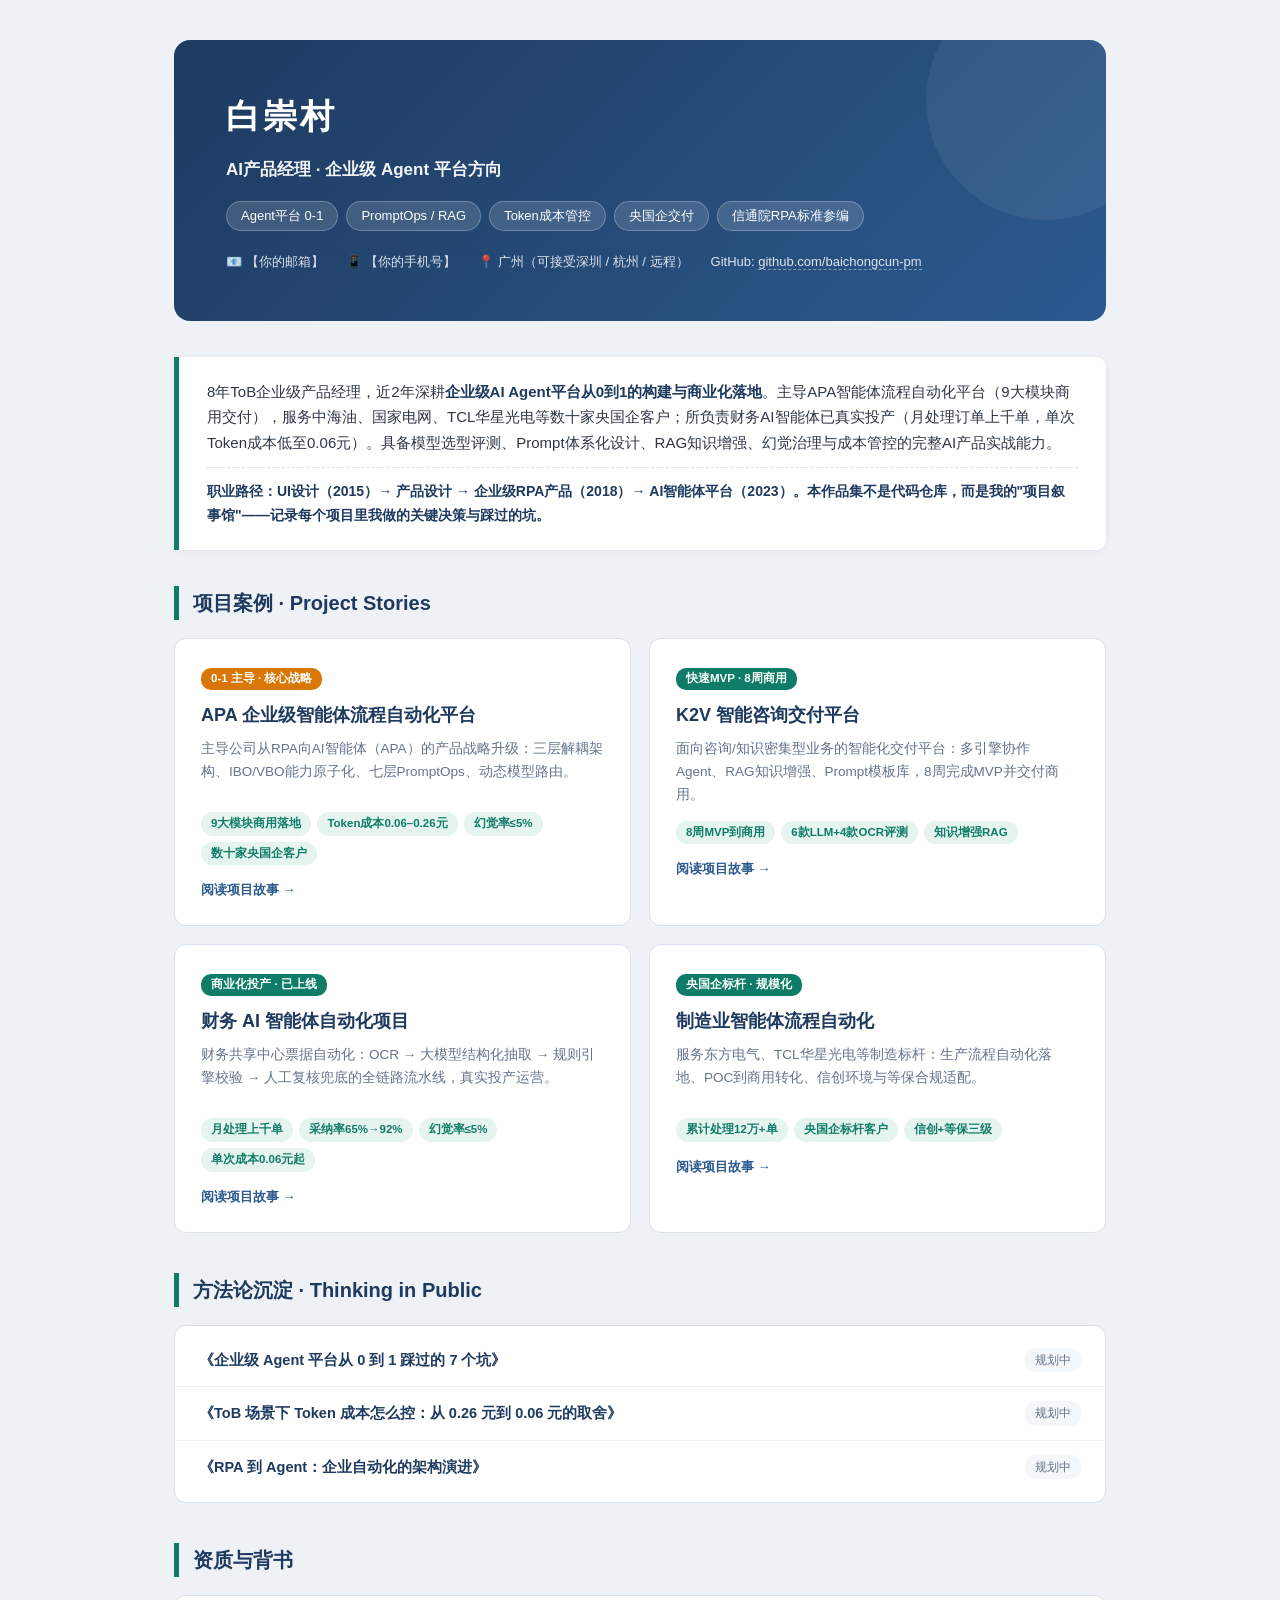
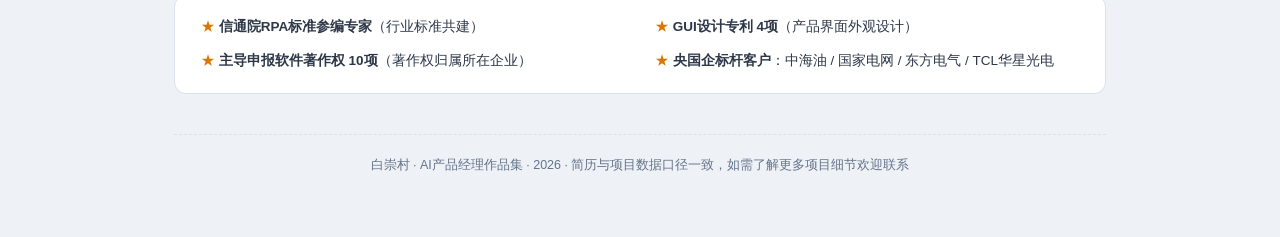
==== index.html @ c019303a "Add files via upload" ====
<!DOCTYPE html>
<html lang="zh-CN">
<head>
<meta charset="UTF-8">
<meta name="viewport" content="width=device-width, initial-scale=1.0">
<title>白崇村 · AI产品经理作品集</title>
<meta name="description" content="白崇村 — 8年ToB产品经验，企业级AI Agent平台（APA）0-1构建者。作品集：项目叙事、产品决策、方法沉淀。">
<style>
  :root {
    --primary: #1e3a5f;
    --primary-light: #2c5a8f;
    --accent: #0e7c66;
    --accent-bg: #e6f4f0;
    --text: #2d3748;
    --text-light: #64748b;
    --border: #d9e2ec;
    --bg-soft: #f4f7fa;
  }
  * { margin: 0; padding: 0; box-sizing: border-box; }
  body {
    font-family: -apple-system, BlinkMacSystemFont, "Segoe UI", "PingFang SC", "Hiragino Sans GB", "Microsoft YaHei", sans-serif;
    background: #eef1f5;
    color: var(--text);
    line-height: 1.7;
  }
  .container { max-width: 980px; margin: 0 auto; padding: 40px 24px 60px; }

  /* ===== 头部 ===== */
  .hero {
    background: linear-gradient(135deg, #1e3a5f 0%, #2c5a8f 100%);
    border-radius: 16px;
    padding: 48px 52px;
    color: #fff;
    margin-bottom: 36px;
    position: relative;
    overflow: hidden;
  }
  .hero::after {
    content: "";
    position: absolute;
    right: -60px;
    top: -60px;
    width: 240px;
    height: 240px;
    background: rgba(255,255,255,0.06);
    border-radius: 50%;
  }
  .hero h1 {
    font-size: 34px;
    font-weight: 800;
    letter-spacing: 3px;
  }
  .hero .role-line {
    margin-top: 10px;
    font-size: 17px;
    font-weight: 600;
    opacity: 0.95;
  }
  .hero .tags { margin-top: 16px; display: flex; flex-wrap: wrap; gap: 8px; }
  .hero .tags span {
    background: rgba(255,255,255,0.14);
    border: 1px solid rgba(255,255,255,0.25);
    border-radius: 20px;
    padding: 3px 14px;
    font-size: 13px;
  }
  .hero .contact {
    margin-top: 20px;
    font-size: 13px;
    opacity: 0.85;
    display: flex;
    flex-wrap: wrap;
    gap: 6px 22px;
  }
  .hero .contact a { color: #fff; text-decoration: none; border-bottom: 1px dashed rgba(255,255,255,0.5); }

  /* ===== 个人简介 ===== */
  .summary {
    background: #fff;
    border-left: 5px solid var(--accent);
    border-radius: 0 10px 10px 0;
    padding: 22px 28px;
    margin-bottom: 36px;
    box-shadow: 0 1px 6px rgba(0,0,0,0.06);
    font-size: 15px;
  }
  .summary strong { color: var(--primary); }
  .summary .path {
    margin-top: 12px;
    padding-top: 12px;
    border-top: 1px dashed var(--border);
    font-weight: 600;
    color: var(--primary);
    font-size: 14px;
  }

  /* ===== 区块标题 ===== */
  .section-title {
    font-size: 20px;
    font-weight: 800;
    color: var(--primary);
    margin-bottom: 18px;
    padding-left: 14px;
    border-left: 5px solid var(--accent);
  }

  /* ===== 项目卡片 ===== */
  .project-grid { display: grid; grid-template-columns: 1fr 1fr; gap: 18px; margin-bottom: 40px; }
  .project-card {
    background: #fff;
    border: 1px solid var(--border);
    border-radius: 12px;
    padding: 24px 26px;
    text-decoration: none;
    color: var(--text);
    transition: transform 0.15s ease, box-shadow 0.15s ease;
    display: block;
    position: relative;
  }
  .project-card:hover {
    transform: translateY(-3px);
    box-shadow: 0 8px 24px rgba(30,58,95,0.12);
    border-color: var(--primary-light);
  }
  .project-card .p-tag {
    display: inline-block;
    font-size: 11.5px;
    font-weight: 700;
    color: #fff;
    background: var(--accent);
    border-radius: 10px;
    padding: 1px 10px;
    margin-bottom: 10px;
  }
  .project-card .p-tag.hot { background: #d97706; }
  .project-card h3 {
    font-size: 18px;
    font-weight: 800;
    color: var(--primary);
    margin-bottom: 8px;
  }
  .project-card .p-desc {
    font-size: 13.5px;
    color: var(--text-light);
    margin-bottom: 14px;
    min-height: 60px;
  }
  .project-card .p-result { display: flex; flex-wrap: wrap; gap: 6px; }
  .project-card .p-result .pill {
    font-size: 11.5px;
    font-weight: 600;
    background: var(--accent-bg);
    color: var(--accent);
    border-radius: 12px;
    padding: 2px 10px;
  }
  .project-card .p-link {
    margin-top: 14px;
    font-size: 13px;
    font-weight: 700;
    color: var(--primary-light);
  }
  .project-card .p-link::after { content: " →"; }

  /* ===== 方法论文章 ===== */
  .article-list { background: #fff; border-radius: 12px; border: 1px solid var(--border); padding: 8px 0; margin-bottom: 40px; }
  .article-item {
    display: flex;
    justify-content: space-between;
    align-items: center;
    padding: 14px 24px;
    border-bottom: 1px solid #eef1f5;
    text-decoration: none;
    color: var(--text);
  }
  .article-item:last-child { border-bottom: none; }
  .article-item .a-title { font-weight: 700; font-size: 14.5px; color: var(--primary); }
  .article-item .a-status {
    font-size: 12px;
    color: var(--text-light);
    background: var(--bg-soft);
    border-radius: 10px;
    padding: 2px 10px;
    flex-shrink: 0;
  }

  /* ===== 资质 ===== */
  .credential-row {
    background: #fff;
    border: 1px solid var(--border);
    border-radius: 12px;
    padding: 20px 26px;
    display: grid;
    grid-template-columns: 1fr 1fr;
    gap: 12px 30px;
    margin-bottom: 40px;
  }
  .credential-row .c-item { font-size: 13.5px; }
  .credential-row .c-item::before { content: "★ "; color: #d97706; }
  .credential-row .c-item strong { color: var(--text); }

  /* ===== 页脚 ===== */
  .footer {
    text-align: center;
    font-size: 12.5px;
    color: var(--text-light);
    padding-top: 20px;
    border-top: 1px dashed var(--border);
  }

  @media (max-width: 760px) {
    .project-grid, .credential-row { grid-template-columns: 1fr; }
    .hero { padding: 32px 26px; }
  }
</style>
</head>
<body>
<div class="container">

  <!-- ===== 头部 ===== -->
  <div class="hero">
    <h1>白崇村</h1>
    <div class="role-line">AI产品经理 · 企业级 Agent 平台方向</div>
    <div class="tags">
      <span>Agent平台 0-1</span>
      <span>PromptOps / RAG</span>
      <span>Token成本管控</span>
      <span>央国企交付</span>
      <span>信通院RPA标准参编</span>
    </div>
    <div class="contact">
      <span>📧 【你的邮箱】</span>
      <span>📱 【你的手机号】</span>
      <span>📍 广州（可接受深圳 / 杭州 / 远程）</span>
      <span>GitHub: <a href="https://github.com/baichongcun-pm">github.com/baichongcun-pm</a></span>
    </div>
  </div>

  <!-- ===== 个人简介 ===== -->
  <div class="summary">
    <p>8年ToB企业级产品经理，近2年深耕<strong>企业级AI Agent平台从0到1的构建与商业化落地</strong>。主导APA智能体流程自动化平台（9大模块商用交付），服务中海油、国家电网、TCL华星光电等数十家央国企客户；所负责财务AI智能体已真实投产（月处理订单上千单，单次Token成本低至0.06元）。具备模型选型评测、Prompt体系化设计、RAG知识增强、幻觉治理与成本管控的完整AI产品实战能力。</p>
    <div class="path">职业路径：UI设计（2015）→ 产品设计 → 企业级RPA产品（2018）→ AI智能体平台（2023）。本作品集不是代码仓库，而是我的"项目叙事馆"——记录每个项目里我做的关键决策与踩过的坑。</div>
  </div>

  <!-- ===== 项目案例 ===== -->
  <div class="section-title">项目案例 · Project Stories</div>
  <div class="project-grid">

    <a class="project-card" href="apa-agent-platform.html">
      <span class="p-tag hot">0-1 主导 · 核心战略</span>
      <h3>APA 企业级智能体流程自动化平台</h3>
      <div class="p-desc">主导公司从RPA向AI智能体（APA）的产品战略升级：三层解耦架构、IBO/VBO能力原子化、七层PromptOps、动态模型路由。</div>
      <div class="p-result">
        <span class="pill">9大模块商用落地</span>
        <span class="pill">Token成本0.06–0.26元</span>
        <span class="pill">幻觉率≤5%</span>
        <span class="pill">数十家央国企客户</span>
      </div>
      <div class="p-link">阅读项目故事</div>
    </a>

    <a class="project-card" href="k2v-delivery-platform.html">
      <span class="p-tag">快速MVP · 8周商用</span>
      <h3>K2V 智能咨询交付平台</h3>
      <div class="p-desc">面向咨询/知识密集型业务的智能化交付平台：多引擎协作Agent、RAG知识增强、Prompt模板库，8周完成MVP并交付商用。</div>
      <div class="p-result">
        <span class="pill">8周MVP到商用</span>
        <span class="pill">6款LLM+4款OCR评测</span>
        <span class="pill">知识增强RAG</span>
      </div>
      <div class="p-link">阅读项目故事</div>
    </a>

    <a class="project-card" href="finance-ai-agent.html">
      <span class="p-tag">商业化投产 · 已上线</span>
      <h3>财务 AI 智能体自动化项目</h3>
      <div class="p-desc">财务共享中心票据自动化：OCR → 大模型结构化抽取 → 规则引擎校验 → 人工复核兜底的全链路流水线，真实投产运营。</div>
      <div class="p-result">
        <span class="pill">月处理上千单</span>
        <span class="pill">采纳率65%→92%</span>
        <span class="pill">幻觉率≤5%</span>
        <span class="pill">单次成本0.06元起</span>
      </div>
      <div class="p-link">阅读项目故事</div>
    </a>

    <a class="project-card" href="manufacturing-ai-agent.html">
      <span class="p-tag">央国企标杆 · 规模化</span>
      <h3>制造业智能体流程自动化</h3>
      <div class="p-desc">服务东方电气、TCL华星光电等制造标杆：生产流程自动化落地、POC到商用转化、信创环境与等保合规适配。</div>
      <div class="p-result">
        <span class="pill">累计处理12万+单</span>
        <span class="pill">央国企标杆客户</span>
        <span class="pill">信创+等保三级</span>
      </div>
      <div class="p-link">阅读项目故事</div>
    </a>

  </div>

  <!-- ===== 方法论文章 ===== -->
  <div class="section-title">方法论沉淀 · Thinking in Public</div>
  <div class="article-list">
    <a class="article-item" href="#">
      <span class="a-title">《企业级 Agent 平台从 0 到 1 踩过的 7 个坑》</span>
      <span class="a-status">规划中</span>
    </a>
    <a class="article-item" href="#">
      <span class="a-title">《ToB 场景下 Token 成本怎么控：从 0.26 元到 0.06 元的取舍》</span>
      <span class="a-status">规划中</span>
    </a>
    <a class="article-item" href="#">
      <span class="a-title">《RPA 到 Agent：企业自动化的架构演进》</span>
      <span class="a-status">规划中</span>
    </a>
  </div>

  <!-- ===== 资质 ===== -->
  <div class="section-title">资质与背书</div>
  <div class="credential-row">
    <div class="c-item"><strong>信通院RPA标准参编专家</strong>（行业标准共建）</div>
    <div class="c-item"><strong>GUI设计专利 4项</strong>（产品界面外观设计）</div>
    <div class="c-item"><strong>主导申报软件著作权 10项</strong>（著作权归属所在企业）</div>
    <div class="c-item"><strong>央国企标杆客户</strong>：中海油 / 国家电网 / 东方电气 / TCL华星光电</div>
  </div>

  <div class="footer">
    白崇村 · AI产品经理作品集 · 2026 · 简历与项目数据口径一致，如需了解更多项目细节欢迎联系
  </div>

</div>
</body>
</html>
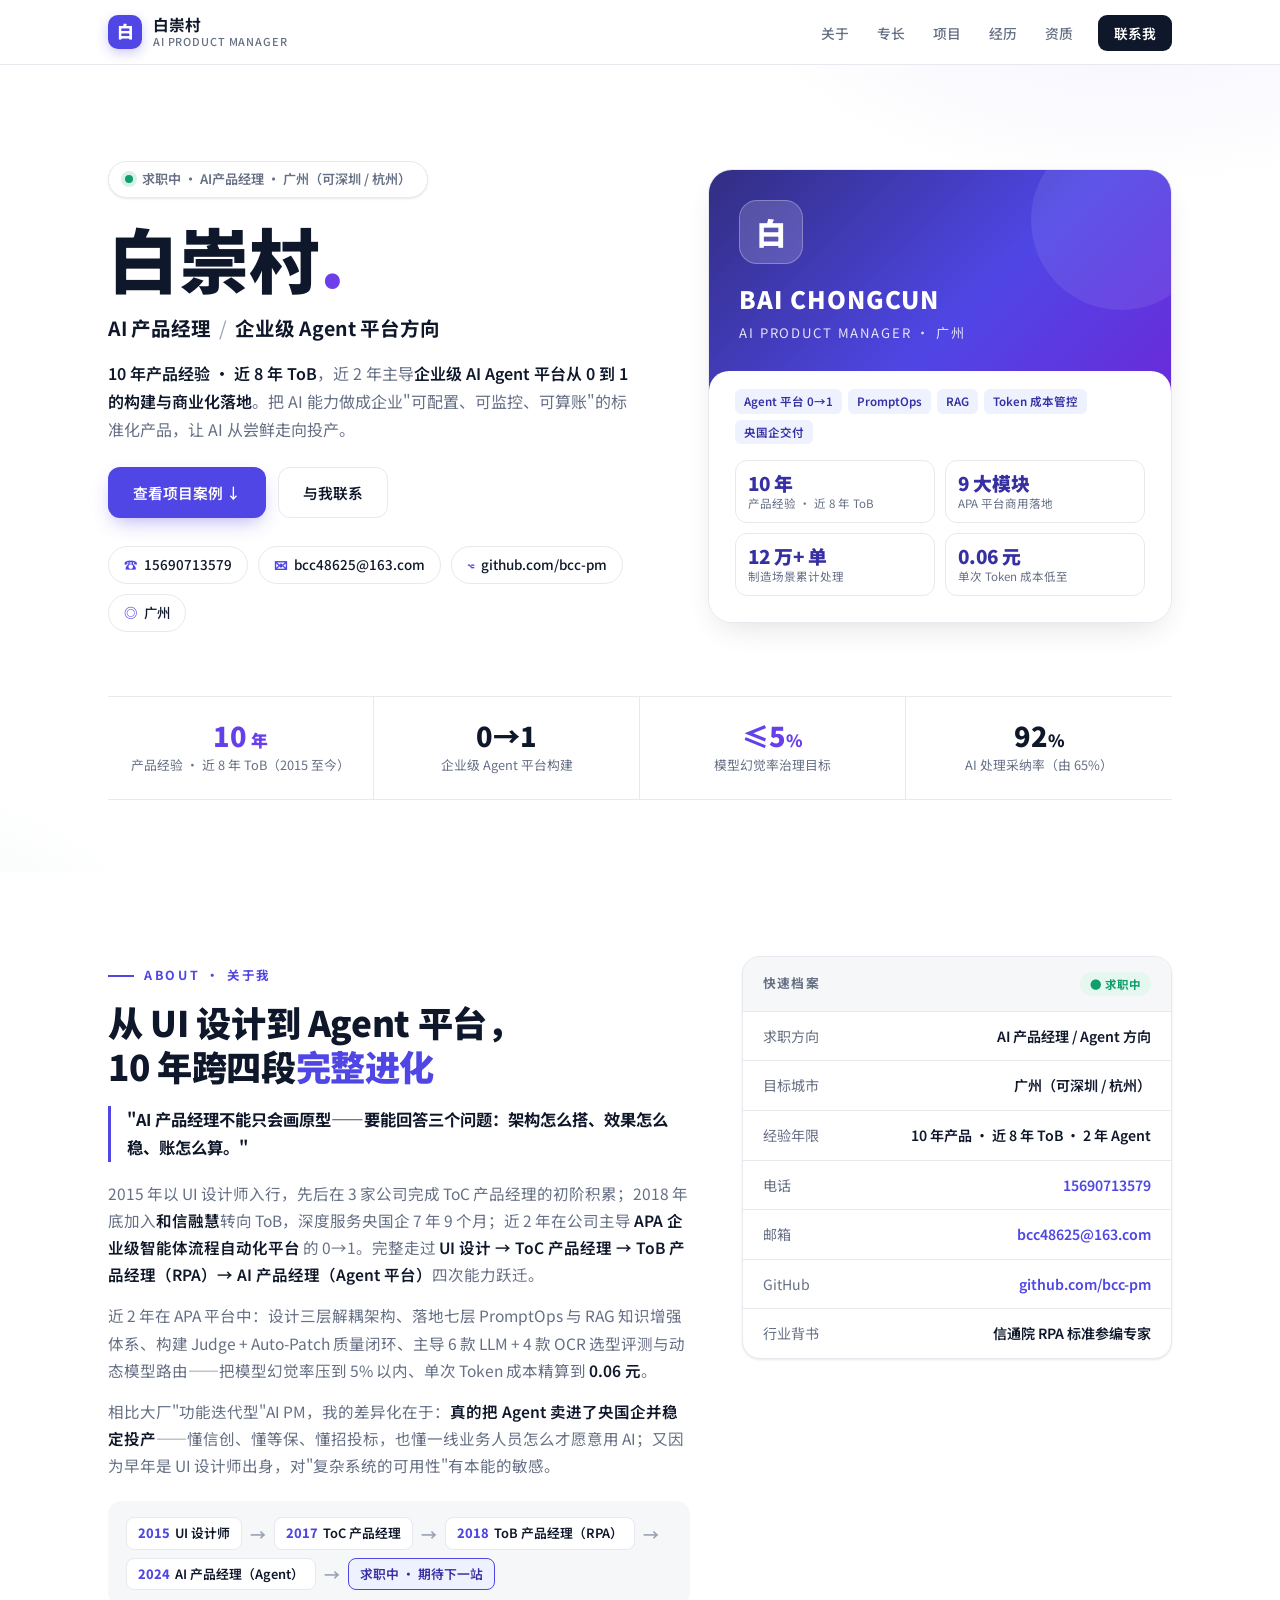
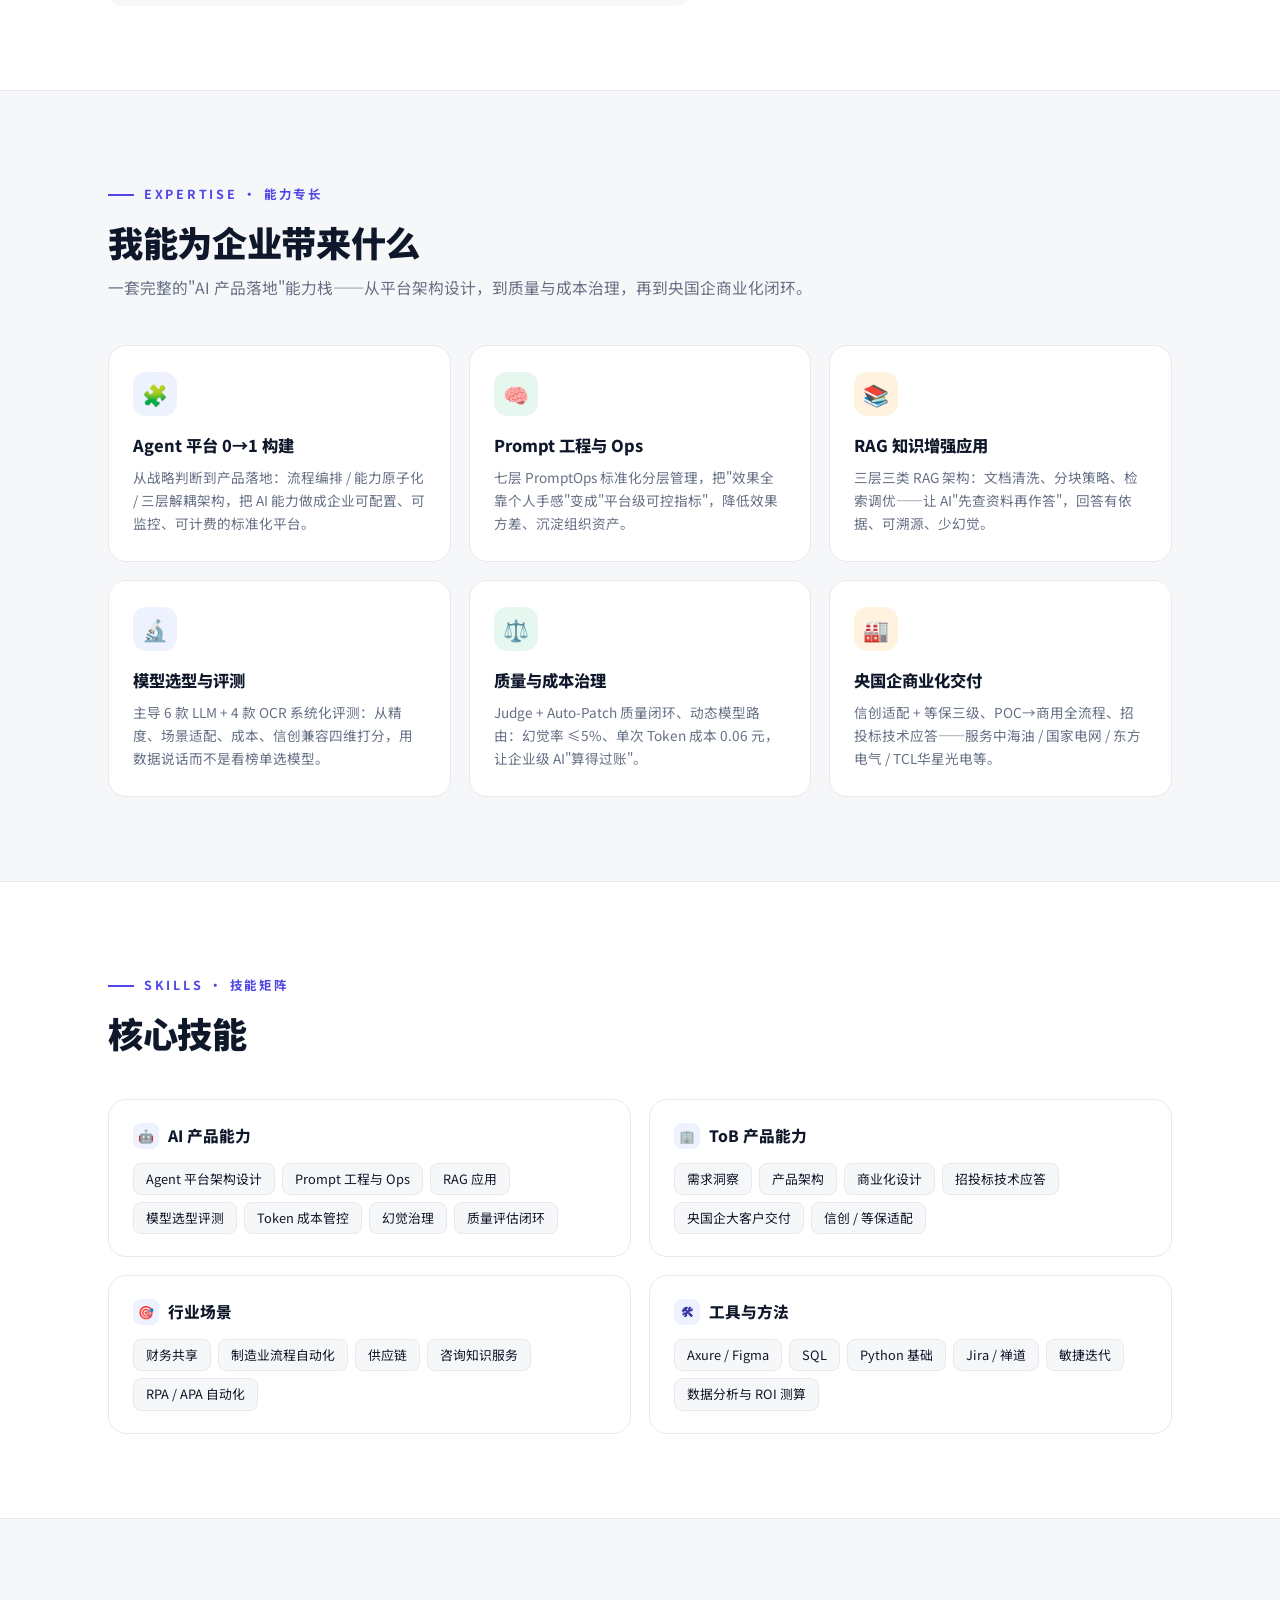
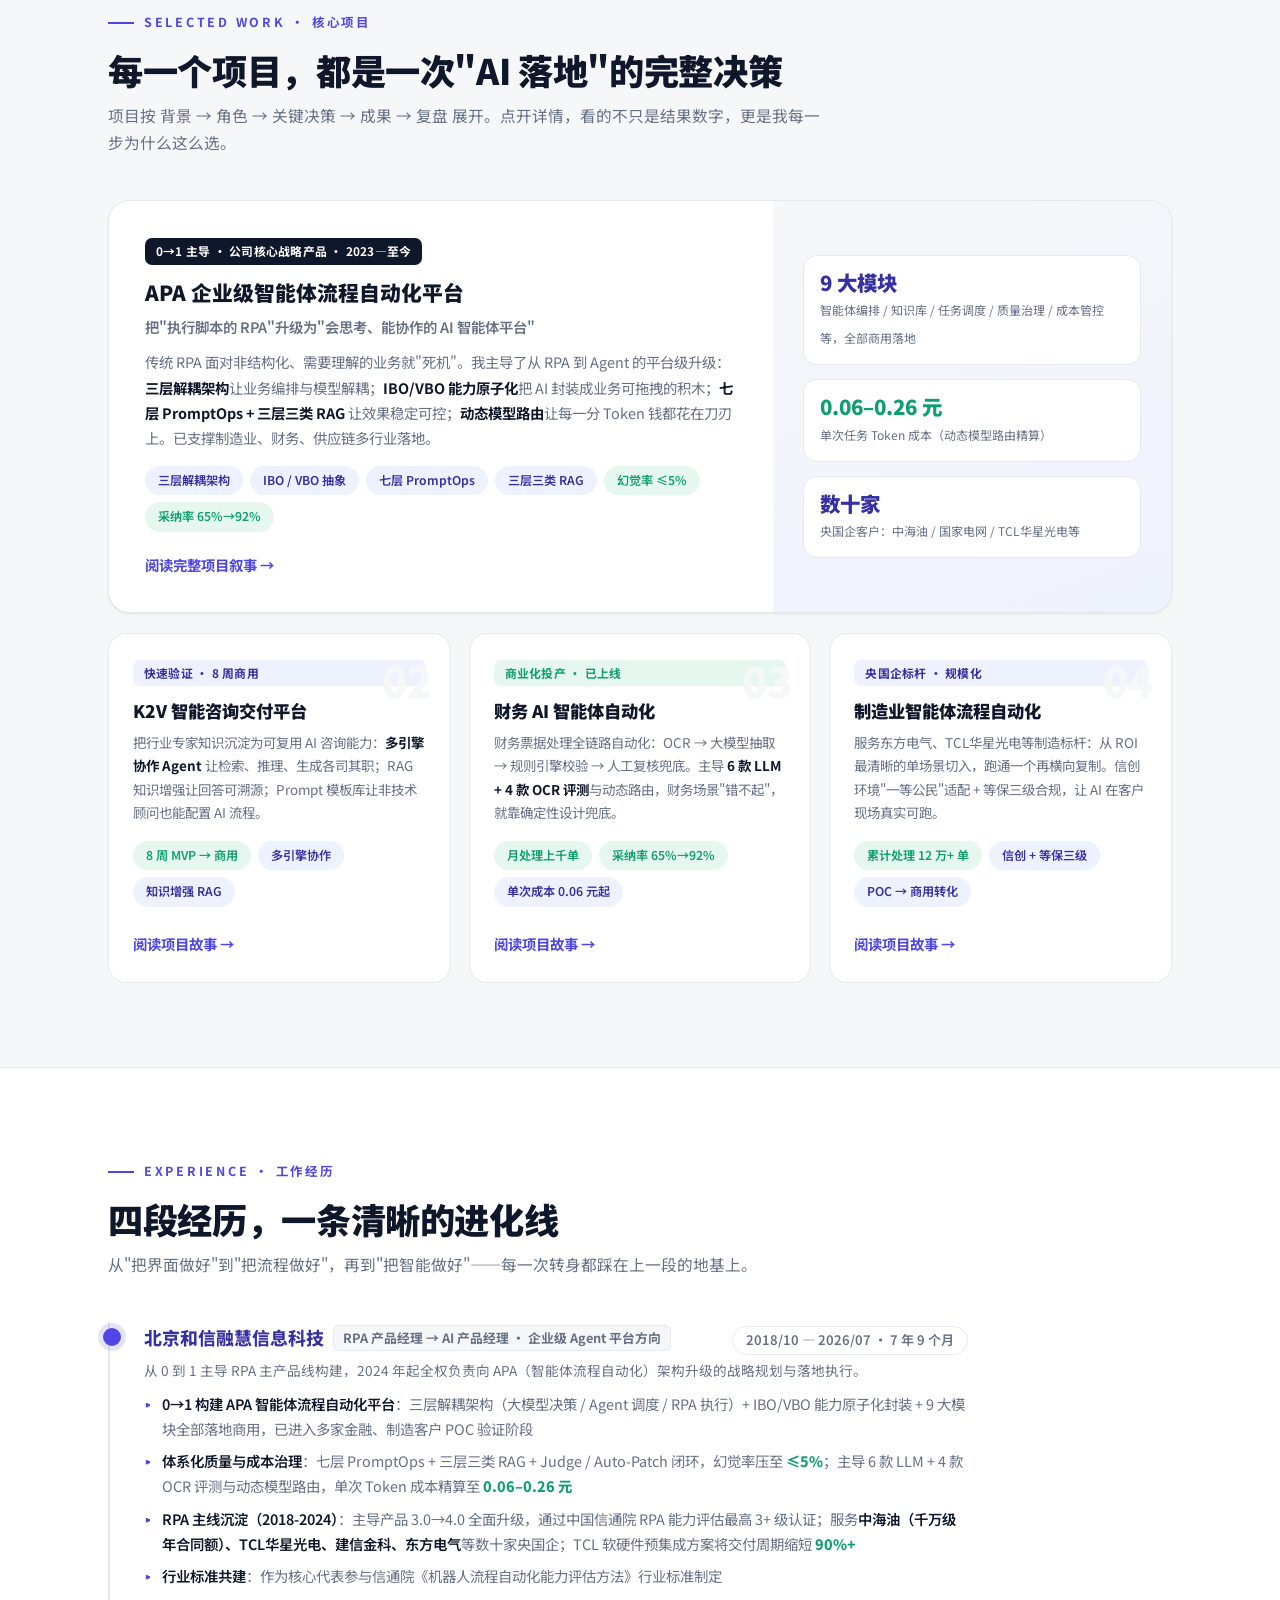
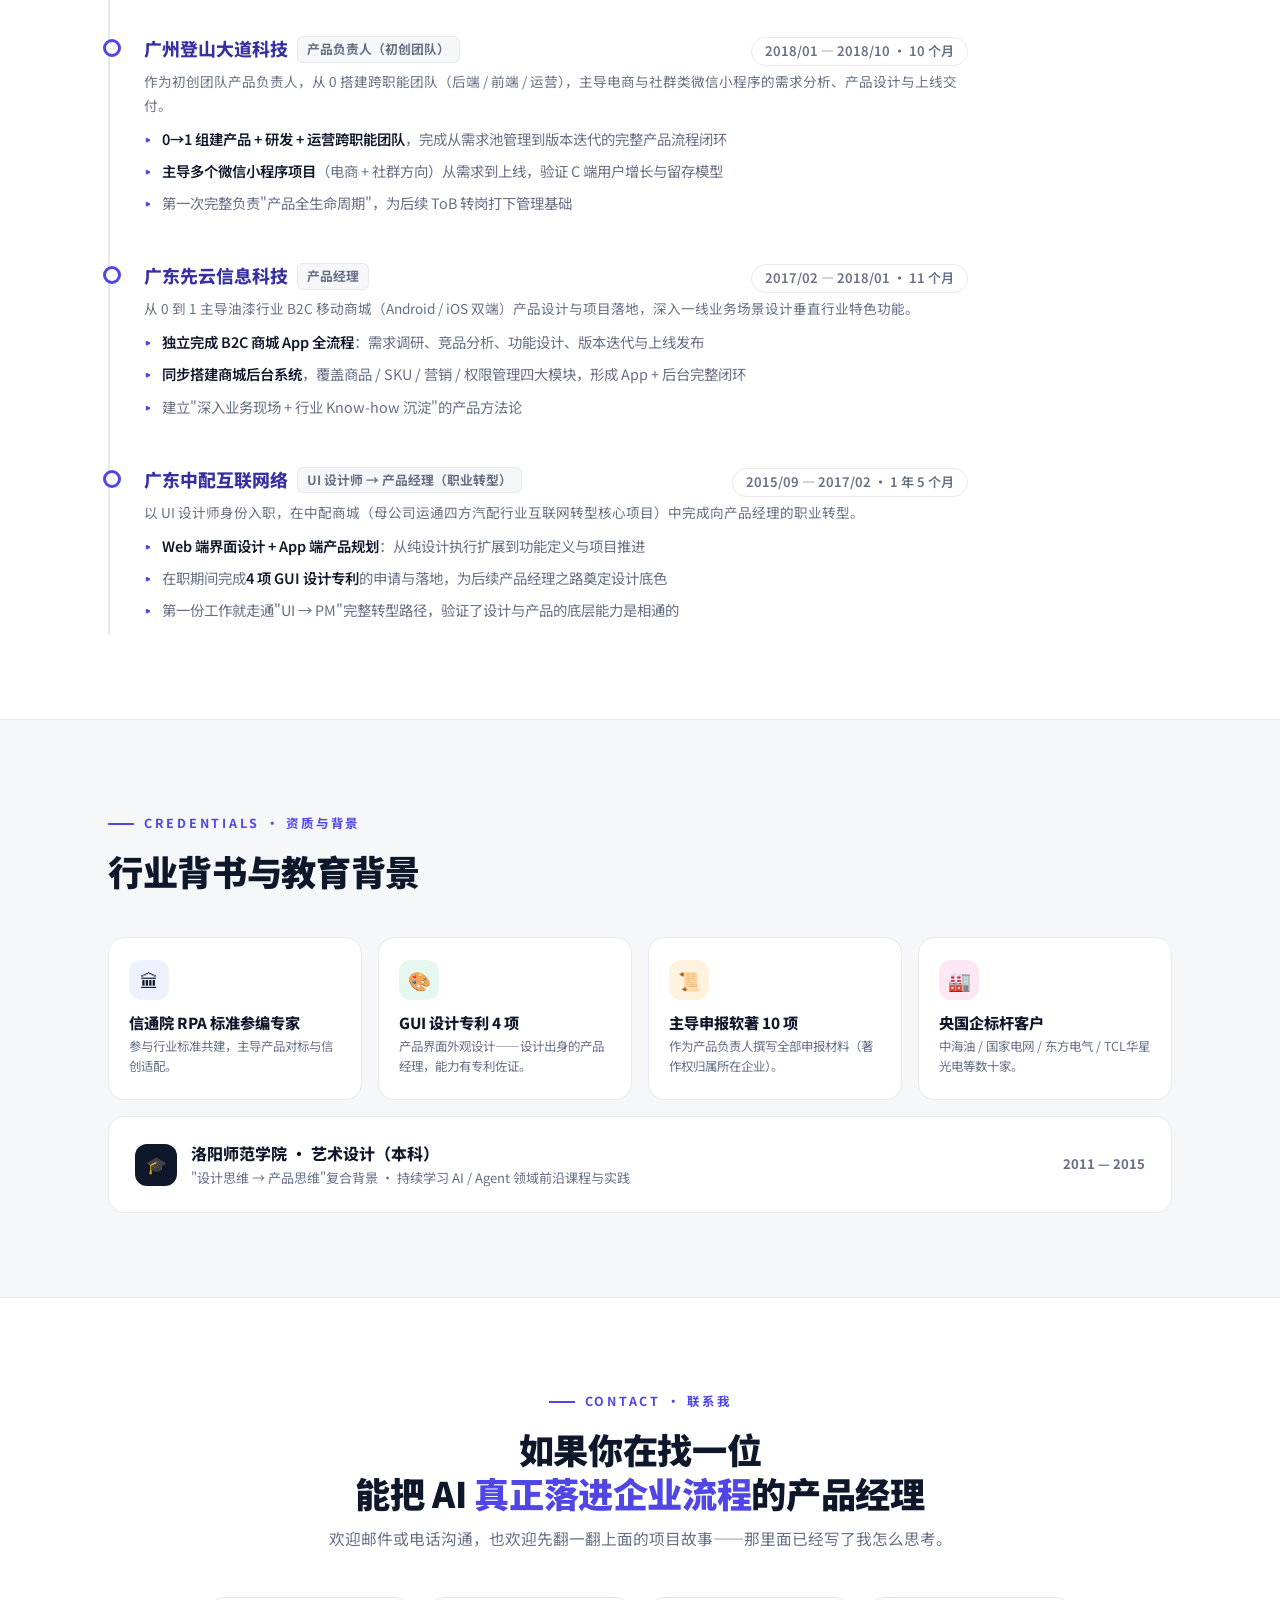
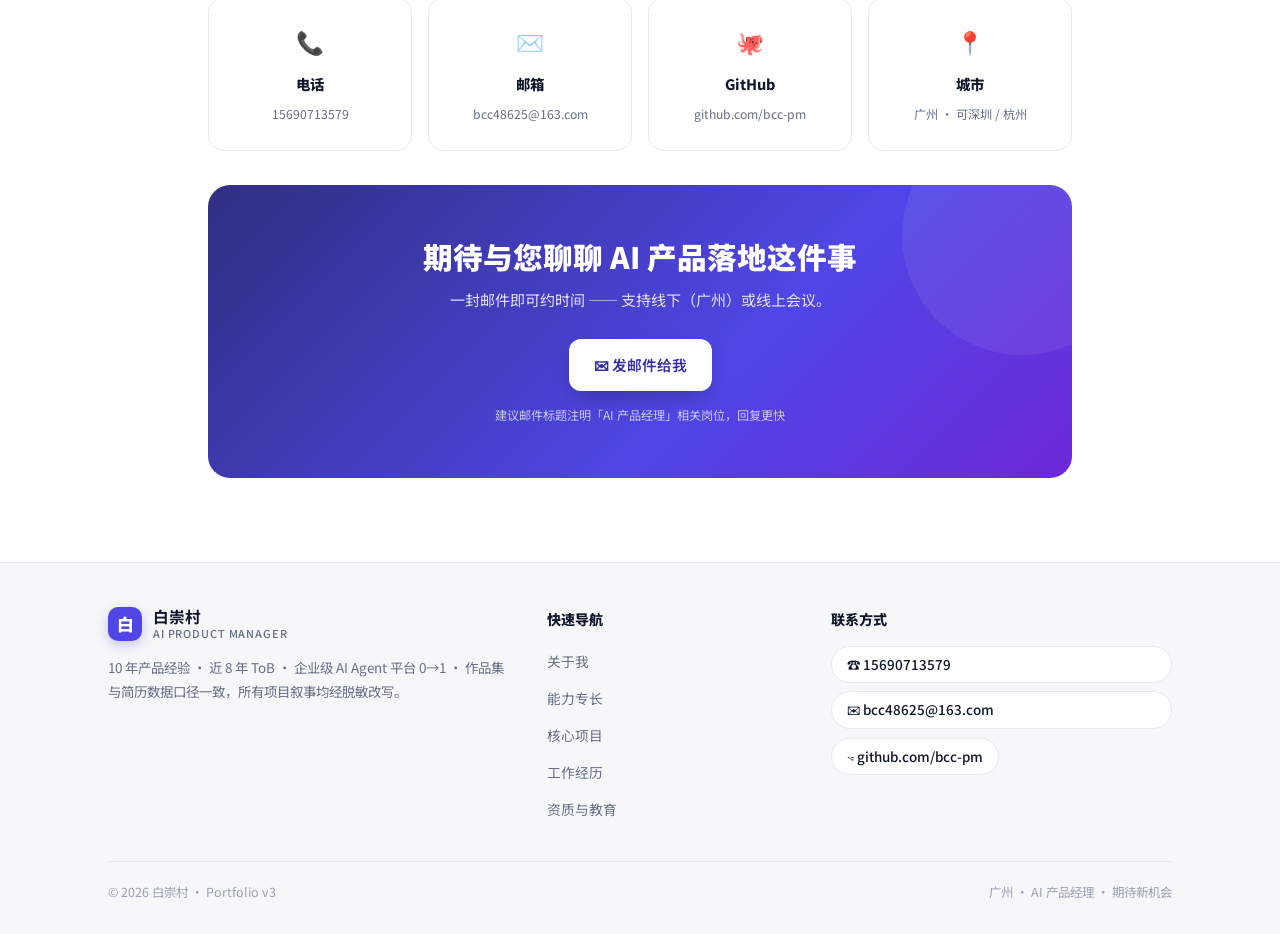
==== commit 8b59ec14: "Add files via upload" ====
--- a/index.html
+++ b/index.html
@@ -3,331 +3,484 @@
 <head>
 <meta charset="UTF-8">
 <meta name="viewport" content="width=device-width, initial-scale=1.0">
-<title>白崇村 · AI产品经理作品集</title>
-<meta name="description" content="白崇村 — 8年ToB产品经验，企业级AI Agent平台（APA）0-1构建者。作品集：项目叙事、产品决策、方法沉淀。">
-<style>
-  :root {
-    --primary: #1e3a5f;
-    --primary-light: #2c5a8f;
-    --accent: #0e7c66;
-    --accent-bg: #e6f4f0;
-    --text: #2d3748;
-    --text-light: #64748b;
-    --border: #d9e2ec;
-    --bg-soft: #f4f7fa;
-  }
-  * { margin: 0; padding: 0; box-sizing: border-box; }
-  body {
-    font-family: -apple-system, BlinkMacSystemFont, "Segoe UI", "PingFang SC", "Hiragino Sans GB", "Microsoft YaHei", sans-serif;
-    background: #eef1f5;
-    color: var(--text);
-    line-height: 1.7;
-  }
-  .container { max-width: 980px; margin: 0 auto; padding: 40px 24px 60px; }
-
-  /* ===== 头部 ===== */
-  .hero {
-    background: linear-gradient(135deg, #1e3a5f 0%, #2c5a8f 100%);
-    border-radius: 16px;
-    padding: 48px 52px;
-    color: #fff;
-    margin-bottom: 36px;
-    position: relative;
-    overflow: hidden;
-  }
-  .hero::after {
-    content: "";
-    position: absolute;
-    right: -60px;
-    top: -60px;
-    width: 240px;
-    height: 240px;
-    background: rgba(255,255,255,0.06);
-    border-radius: 50%;
-  }
-  .hero h1 {
-    font-size: 34px;
-    font-weight: 800;
-    letter-spacing: 3px;
-  }
-  .hero .role-line {
-    margin-top: 10px;
-    font-size: 17px;
-    font-weight: 600;
-    opacity: 0.95;
-  }
-  .hero .tags { margin-top: 16px; display: flex; flex-wrap: wrap; gap: 8px; }
-  .hero .tags span {
-    background: rgba(255,255,255,0.14);
-    border: 1px solid rgba(255,255,255,0.25);
-    border-radius: 20px;
-    padding: 3px 14px;
-    font-size: 13px;
-  }
-  .hero .contact {
-    margin-top: 20px;
-    font-size: 13px;
-    opacity: 0.85;
-    display: flex;
-    flex-wrap: wrap;
-    gap: 6px 22px;
-  }
-  .hero .contact a { color: #fff; text-decoration: none; border-bottom: 1px dashed rgba(255,255,255,0.5); }
-
-  /* ===== 个人简介 ===== */
-  .summary {
-    background: #fff;
-    border-left: 5px solid var(--accent);
-    border-radius: 0 10px 10px 0;
-    padding: 22px 28px;
-    margin-bottom: 36px;
-    box-shadow: 0 1px 6px rgba(0,0,0,0.06);
-    font-size: 15px;
-  }
-  .summary strong { color: var(--primary); }
-  .summary .path {
-    margin-top: 12px;
-    padding-top: 12px;
-    border-top: 1px dashed var(--border);
-    font-weight: 600;
-    color: var(--primary);
-    font-size: 14px;
-  }
-
-  /* ===== 区块标题 ===== */
-  .section-title {
-    font-size: 20px;
-    font-weight: 800;
-    color: var(--primary);
-    margin-bottom: 18px;
-    padding-left: 14px;
-    border-left: 5px solid var(--accent);
-  }
-
-  /* ===== 项目卡片 ===== */
-  .project-grid { display: grid; grid-template-columns: 1fr 1fr; gap: 18px; margin-bottom: 40px; }
-  .project-card {
-    background: #fff;
-    border: 1px solid var(--border);
-    border-radius: 12px;
-    padding: 24px 26px;
-    text-decoration: none;
-    color: var(--text);
-    transition: transform 0.15s ease, box-shadow 0.15s ease;
-    display: block;
-    position: relative;
-  }
-  .project-card:hover {
-    transform: translateY(-3px);
-    box-shadow: 0 8px 24px rgba(30,58,95,0.12);
-    border-color: var(--primary-light);
-  }
-  .project-card .p-tag {
-    display: inline-block;
-    font-size: 11.5px;
-    font-weight: 700;
-    color: #fff;
-    background: var(--accent);
-    border-radius: 10px;
-    padding: 1px 10px;
-    margin-bottom: 10px;
-  }
-  .project-card .p-tag.hot { background: #d97706; }
-  .project-card h3 {
-    font-size: 18px;
-    font-weight: 800;
-    color: var(--primary);
-    margin-bottom: 8px;
-  }
-  .project-card .p-desc {
-    font-size: 13.5px;
-    color: var(--text-light);
-    margin-bottom: 14px;
-    min-height: 60px;
-  }
-  .project-card .p-result { display: flex; flex-wrap: wrap; gap: 6px; }
-  .project-card .p-result .pill {
-    font-size: 11.5px;
-    font-weight: 600;
-    background: var(--accent-bg);
-    color: var(--accent);
-    border-radius: 12px;
-    padding: 2px 10px;
-  }
-  .project-card .p-link {
-    margin-top: 14px;
-    font-size: 13px;
-    font-weight: 700;
-    color: var(--primary-light);
-  }
-  .project-card .p-link::after { content: " →"; }
-
-  /* ===== 方法论文章 ===== */
-  .article-list { background: #fff; border-radius: 12px; border: 1px solid var(--border); padding: 8px 0; margin-bottom: 40px; }
-  .article-item {
-    display: flex;
-    justify-content: space-between;
-    align-items: center;
-    padding: 14px 24px;
-    border-bottom: 1px solid #eef1f5;
-    text-decoration: none;
-    color: var(--text);
-  }
-  .article-item:last-child { border-bottom: none; }
-  .article-item .a-title { font-weight: 700; font-size: 14.5px; color: var(--primary); }
-  .article-item .a-status {
-    font-size: 12px;
-    color: var(--text-light);
-    background: var(--bg-soft);
-    border-radius: 10px;
-    padding: 2px 10px;
-    flex-shrink: 0;
-  }
-
-  /* ===== 资质 ===== */
-  .credential-row {
-    background: #fff;
-    border: 1px solid var(--border);
-    border-radius: 12px;
-    padding: 20px 26px;
-    display: grid;
-    grid-template-columns: 1fr 1fr;
-    gap: 12px 30px;
-    margin-bottom: 40px;
-  }
-  .credential-row .c-item { font-size: 13.5px; }
-  .credential-row .c-item::before { content: "★ "; color: #d97706; }
-  .credential-row .c-item strong { color: var(--text); }
-
-  /* ===== 页脚 ===== */
-  .footer {
-    text-align: center;
-    font-size: 12.5px;
-    color: var(--text-light);
-    padding-top: 20px;
-    border-top: 1px dashed var(--border);
-  }
-
-  @media (max-width: 760px) {
-    .project-grid, .credential-row { grid-template-columns: 1fr; }
-    .hero { padding: 32px 26px; }
-  }
-</style>
+<title>白崇村 · AI产品经理 — 企业级 Agent 平台作品集</title>
+<meta name="description" content="白崇村 — 10年产品经验（其中近8年ToB），近2年深耕企业级AI Agent平台（APA）0到1。UI设计师→ToC PM→ToB PM→AI PM 完整转型路径。服务中海油、国家电网、TCL华星光电等央国企。">
+<link rel="preconnect" href="https://fonts.googleapis.com">
+<link rel="preconnect" href="https://fonts.gstatic.com" crossorigin>
+<link href="https://fonts.googleapis.com/css2?family=Noto+Sans+SC:wght@400;500;700;900&display=swap" rel="stylesheet">
+<link rel="stylesheet" href="style.css">
 </head>
 <body>
-<div class="container">
-
-  <!-- ===== 头部 ===== -->
-  <div class="hero">
-    <h1>白崇村</h1>
-    <div class="role-line">AI产品经理 · 企业级 Agent 平台方向</div>
-    <div class="tags">
-      <span>Agent平台 0-1</span>
-      <span>PromptOps / RAG</span>
-      <span>Token成本管控</span>
-      <span>央国企交付</span>
-      <span>信通院RPA标准参编</span>
-    </div>
-    <div class="contact">
-      <span>📧 【你的邮箱】</span>
-      <span>📱 【你的手机号】</span>
-      <span>📍 广州（可接受深圳 / 杭州 / 远程）</span>
-      <span>GitHub: <a href="https://github.com/baichongcun-pm">github.com/baichongcun-pm</a></span>
-    </div>
-  </div>
-
-  <!-- ===== 个人简介 ===== -->
-  <div class="summary">
-    <p>8年ToB企业级产品经理，近2年深耕<strong>企业级AI Agent平台从0到1的构建与商业化落地</strong>。主导APA智能体流程自动化平台（9大模块商用交付），服务中海油、国家电网、TCL华星光电等数十家央国企客户；所负责财务AI智能体已真实投产（月处理订单上千单，单次Token成本低至0.06元）。具备模型选型评测、Prompt体系化设计、RAG知识增强、幻觉治理与成本管控的完整AI产品实战能力。</p>
-    <div class="path">职业路径：UI设计（2015）→ 产品设计 → 企业级RPA产品（2018）→ AI智能体平台（2023）。本作品集不是代码仓库，而是我的"项目叙事馆"——记录每个项目里我做的关键决策与踩过的坑。</div>
-  </div>
-
-  <!-- ===== 项目案例 ===== -->
-  <div class="section-title">项目案例 · Project Stories</div>
-  <div class="project-grid">
-
-    <a class="project-card" href="apa-agent-platform.html">
-      <span class="p-tag hot">0-1 主导 · 核心战略</span>
-      <h3>APA 企业级智能体流程自动化平台</h3>
-      <div class="p-desc">主导公司从RPA向AI智能体（APA）的产品战略升级：三层解耦架构、IBO/VBO能力原子化、七层PromptOps、动态模型路由。</div>
-      <div class="p-result">
-        <span class="pill">9大模块商用落地</span>
-        <span class="pill">Token成本0.06–0.26元</span>
-        <span class="pill">幻觉率≤5%</span>
-        <span class="pill">数十家央国企客户</span>
-      </div>
-      <div class="p-link">阅读项目故事</div>
+
+<!-- ===================== 顶部导航 ===================== -->
+<nav class="nav">
+  <div class="wrap nav-in">
+    <a class="brand" href="index.html">
+      <span class="brand-mark">白</span>
+      <span class="brand-name">白崇村<small>AI PRODUCT MANAGER</small></span>
     </a>
-
-    <a class="project-card" href="k2v-delivery-platform.html">
-      <span class="p-tag">快速MVP · 8周商用</span>
-      <h3>K2V 智能咨询交付平台</h3>
-      <div class="p-desc">面向咨询/知识密集型业务的智能化交付平台：多引擎协作Agent、RAG知识增强、Prompt模板库，8周完成MVP并交付商用。</div>
-      <div class="p-result">
-        <span class="pill">8周MVP到商用</span>
-        <span class="pill">6款LLM+4款OCR评测</span>
-        <span class="pill">知识增强RAG</span>
-      </div>
-      <div class="p-link">阅读项目故事</div>
-    </a>
-
-    <a class="project-card" href="finance-ai-agent.html">
-      <span class="p-tag">商业化投产 · 已上线</span>
-      <h3>财务 AI 智能体自动化项目</h3>
-      <div class="p-desc">财务共享中心票据自动化：OCR → 大模型结构化抽取 → 规则引擎校验 → 人工复核兜底的全链路流水线，真实投产运营。</div>
-      <div class="p-result">
-        <span class="pill">月处理上千单</span>
-        <span class="pill">采纳率65%→92%</span>
-        <span class="pill">幻觉率≤5%</span>
-        <span class="pill">单次成本0.06元起</span>
-      </div>
-      <div class="p-link">阅读项目故事</div>
-    </a>
-
-    <a class="project-card" href="manufacturing-ai-agent.html">
-      <span class="p-tag">央国企标杆 · 规模化</span>
-      <h3>制造业智能体流程自动化</h3>
-      <div class="p-desc">服务东方电气、TCL华星光电等制造标杆：生产流程自动化落地、POC到商用转化、信创环境与等保合规适配。</div>
-      <div class="p-result">
-        <span class="pill">累计处理12万+单</span>
-        <span class="pill">央国企标杆客户</span>
-        <span class="pill">信创+等保三级</span>
-      </div>
-      <div class="p-link">阅读项目故事</div>
-    </a>
-
-  </div>
-
-  <!-- ===== 方法论文章 ===== -->
-  <div class="section-title">方法论沉淀 · Thinking in Public</div>
-  <div class="article-list">
-    <a class="article-item" href="#">
-      <span class="a-title">《企业级 Agent 平台从 0 到 1 踩过的 7 个坑》</span>
-      <span class="a-status">规划中</span>
-    </a>
-    <a class="article-item" href="#">
-      <span class="a-title">《ToB 场景下 Token 成本怎么控：从 0.26 元到 0.06 元的取舍》</span>
-      <span class="a-status">规划中</span>
-    </a>
-    <a class="article-item" href="#">
-      <span class="a-title">《RPA 到 Agent：企业自动化的架构演进》</span>
-      <span class="a-status">规划中</span>
-    </a>
-  </div>
-
-  <!-- ===== 资质 ===== -->
-  <div class="section-title">资质与背书</div>
-  <div class="credential-row">
-    <div class="c-item"><strong>信通院RPA标准参编专家</strong>（行业标准共建）</div>
-    <div class="c-item"><strong>GUI设计专利 4项</strong>（产品界面外观设计）</div>
-    <div class="c-item"><strong>主导申报软件著作权 10项</strong>（著作权归属所在企业）</div>
-    <div class="c-item"><strong>央国企标杆客户</strong>：中海油 / 国家电网 / 东方电气 / TCL华星光电</div>
-  </div>
-
-  <div class="footer">
-    白崇村 · AI产品经理作品集 · 2026 · 简历与项目数据口径一致，如需了解更多项目细节欢迎联系
-  </div>
-
-</div>
+    <ul class="nav-links" id="navLinks">
+      <li><a href="#about">关于</a></li>
+      <li><a href="#expertise">专长</a></li>
+      <li><a href="#projects">项目</a></li>
+      <li><a href="#experience">经历</a></li>
+      <li><a href="#credentials">资质</a></li>
+      <li><a class="nav-cta" href="#contact">联系我</a></li>
+    </ul>
+    <button class="nav-toggle" id="navToggle" aria-label="菜单">☰</button>
+  </div>
+</nav>
+
+<!-- ===================== Hero ===================== -->
+<header class="hero">
+  <div class="wrap">
+    <div class="hero-grid">
+
+      <div class="hero-left">
+        <div class="hero-badge"><span class="dot"></span>求职中 · AI产品经理 · 广州（可深圳 / 杭州）</div>
+        <h1>白崇村<span class="grad">.</span></h1>
+        <div class="hero-role">AI 产品经理<span class="sep">/</span>企业级 Agent 平台方向</div>
+        <p class="hero-lead"><strong>10 年产品经验 · 近 8 年 ToB</strong>，近 2 年主导<strong>企业级 AI Agent 平台从 0 到 1 的构建与商业化落地</strong>。把 AI 能力做成企业"可配置、可监控、可算账"的标准化产品，让 AI 从尝鲜走向投产。</p>
+        <div class="hero-cta">
+          <a class="btn btn-primary" href="#projects">查看项目案例 ↓</a>
+          <a class="btn btn-ghost" href="mailto:bcc48625@163.com">与我联系</a>
+        </div>
+        <div class="hero-meta">
+          <a class="meta-chip" href="tel:15690713579"><span class="ic">☎</span>15690713579</a>
+          <a class="meta-chip" href="mailto:bcc48625@163.com"><span class="ic">✉</span>bcc48625@163.com</a>
+          <a class="meta-chip" href="https://github.com/bcc-pm" target="_blank" rel="noopener"><span class="ic">⌥</span>github.com/bcc-pm</a>
+          <span class="meta-chip"><span class="ic">◎</span>广州</span>
+        </div>
+      </div>
+
+      <!-- Hero 右侧：身份信息卡（替代头像，突出数据） -->
+      <div class="idcard-wrap">
+        <div class="idcard reveal">
+          <div class="idcard-top">
+            <div class="idcard-avatar">白</div>
+            <h3>BAI CHONGCUN</h3>
+            <p>AI PRODUCT MANAGER · 广州</p>
+          </div>
+          <div class="idcard-body">
+            <div class="idcard-tags">
+              <span>Agent 平台 0→1</span><span>PromptOps</span><span>RAG</span>
+              <span>Token 成本管控</span><span>央国企交付</span>
+            </div>
+            <div class="idcard-stats">
+              <div class="idcard-stat"><b>10 年</b><span>产品经验 · 近 8 年 ToB</span></div>
+              <div class="idcard-stat"><b>9 大模块</b><span>APA 平台商用落地</span></div>
+              <div class="idcard-stat"><b>12 万+ 单</b><span>制造场景累计处理</span></div>
+              <div class="idcard-stat"><b>0.06 元</b><span>单次 Token 成本低至</span></div>
+            </div>
+          </div>
+        </div>
+      </div>
+
+    </div>
+
+    <!-- 数据带 -->
+    <div class="statsbar reveal">
+      <div class="stat-cell"><div class="num grad">10<small> 年</small></div><div class="lbl">产品经验 · 近 8 年 ToB（2015 至今）</div></div>
+      <div class="stat-cell"><div class="num">0→1</div><div class="lbl">企业级 Agent 平台构建</div></div>
+      <div class="stat-cell"><div class="num grad">≤5<small>%</small></div><div class="lbl">模型幻觉率治理目标</div></div>
+      <div class="stat-cell"><div class="num">92<small>%</small></div><div class="lbl">AI 处理采纳率（由 65%）</div></div>
+    </div>
+
+  </div>
+</header>
+
+<!-- ===================== About ===================== -->
+<section id="about">
+  <div class="wrap">
+    <div class="about-grid">
+      <div class="about-text reveal">
+        <div class="sec-eyebrow">About · 关于我</div>
+        <h2 class="sec-title">从 UI 设计到 Agent 平台，<br>10 年跨四段<em>完整进化</em></h2>
+        <div class="hl-line">"AI 产品经理不能只会画原型——要能回答三个问题：架构怎么搭、效果怎么稳、账怎么算。"</div>
+        <p>2015 年以 UI 设计师入行，先后在 3 家公司完成 ToC 产品经理的初阶积累；2018 年底加入<strong>和信融慧</strong>转向 ToB，深度服务央国企 7 年 9 个月；近 2 年在公司主导 <strong>APA 企业级智能体流程自动化平台</strong> 的 0→1。完整走过 <strong>UI 设计 → ToC 产品经理 → ToB 产品经理（RPA）→ AI 产品经理（Agent 平台）</strong>四次能力跃迁。</p>
+        <p>近 2 年在 APA 平台中：设计三层解耦架构、落地七层 PromptOps 与 RAG 知识增强体系、构建 Judge + Auto-Patch 质量闭环、主导 6 款 LLM + 4 款 OCR 选型评测与动态模型路由——把模型幻觉率压到 5% 以内、单次 Token 成本精算到 <strong>0.06 元</strong>。</p>
+        <p>相比大厂"功能迭代型"AI PM，我的差异化在于：<strong>真的把 Agent 卖进了央国企并稳定投产</strong>——懂信创、懂等保、懂招投标，也懂一线业务人员怎么才愿意用 AI；又因为早年是 UI 设计师出身，对"复杂系统的可用性"有本能的敏感。</p>
+        <div class="path-strip">
+          <span class="path-step"><span class="yr">2015</span>UI 设计师</span><span class="path-arrow">→</span>
+          <span class="path-step"><span class="yr">2017</span>ToC 产品经理</span><span class="path-arrow">→</span>
+          <span class="path-step"><span class="yr">2018</span>ToB 产品经理（RPA）</span><span class="path-arrow">→</span>
+          <span class="path-step"><span class="yr">2024</span>AI 产品经理（Agent）</span><span class="path-arrow">→</span>
+          <span class="path-step now">求职中 · 期待下一站</span>
+        </div>
+      </div>
+
+      <div class="reveal reveal-d1">
+        <div class="facts-card">
+          <div class="fc-head">快速档案 <b>● 求职中</b></div>
+          <div class="fact-row"><span class="k">求职方向</span><span class="v">AI 产品经理 / Agent 方向</span></div>
+          <div class="fact-row"><span class="k">目标城市</span><span class="v">广州（可深圳 / 杭州）</span></div>
+          <div class="fact-row"><span class="k">经验年限</span><span class="v">10 年产品 · 近 8 年 ToB · 2 年 Agent</span></div>
+          <div class="fact-row"><span class="k">电话</span><span class="v"><a href="tel:15690713579">15690713579</a></span></div>
+          <div class="fact-row"><span class="k">邮箱</span><span class="v"><a href="mailto:bcc48625@163.com">bcc48625@163.com</a></span></div>
+          <div class="fact-row"><span class="k">GitHub</span><span class="v"><a href="https://github.com/bcc-pm" target="_blank" rel="noopener">github.com/bcc-pm</a></span></div>
+          <div class="fact-row"><span class="k">行业背书</span><span class="v">信通院 RPA 标准参编专家</span></div>
+        </div>
+      </div>
+    </div>
+  </div>
+</section>
+
+<!-- ===================== Expertise ===================== -->
+<section class="alt" id="expertise">
+  <div class="wrap">
+    <div class="sec-head reveal">
+      <div class="sec-eyebrow">Expertise · 能力专长</div>
+      <h2 class="sec-title">我能为企业带来什么</h2>
+      <p class="sec-sub">一套完整的"AI 产品落地"能力栈——从平台架构设计，到质量与成本治理，再到央国企商业化闭环。</p>
+    </div>
+    <div class="svc-grid">
+      <div class="svc-card reveal">
+        <div class="svc-ic">🧩</div>
+        <h3>Agent 平台 0→1 构建</h3>
+        <p>从战略判断到产品落地：流程编排 / 能力原子化 / 三层解耦架构，把 AI 能力做成企业可配置、可监控、可计费的标准化平台。</p>
+      </div>
+      <div class="svc-card reveal reveal-d1">
+        <div class="svc-ic">🧠</div>
+        <h3>Prompt 工程与 Ops</h3>
+        <p>七层 PromptOps 标准化分层管理，把"效果全靠个人手感"变成"平台级可控指标"，降低效果方差、沉淀组织资产。</p>
+      </div>
+      <div class="svc-card reveal reveal-d2">
+        <div class="svc-ic">📚</div>
+        <h3>RAG 知识增强应用</h3>
+        <p>三层三类 RAG 架构：文档清洗、分块策略、检索调优——让 AI"先查资料再作答"，回答有依据、可溯源、少幻觉。</p>
+      </div>
+      <div class="svc-card reveal">
+        <div class="svc-ic">🔬</div>
+        <h3>模型选型与评测</h3>
+        <p>主导 6 款 LLM + 4 款 OCR 系统化评测：从精度、场景适配、成本、信创兼容四维打分，用数据说话而不是看榜单选模型。</p>
+      </div>
+      <div class="svc-card reveal reveal-d1">
+        <div class="svc-ic">⚖️</div>
+        <h3>质量与成本治理</h3>
+        <p>Judge + Auto-Patch 质量闭环、动态模型路由：幻觉率 ≤5%、单次 Token 成本 0.06 元，让企业级 AI"算得过账"。</p>
+      </div>
+      <div class="svc-card reveal reveal-d2">
+        <div class="svc-ic">🏭</div>
+        <h3>央国企商业化交付</h3>
+        <p>信创适配 + 等保三级、POC→商用全流程、招投标技术应答——服务中海油 / 国家电网 / 东方电气 / TCL华星光电等。</p>
+      </div>
+    </div>
+  </div>
+</section>
+
+<!-- ===================== Skills ===================== -->
+<section id="skills">
+  <div class="wrap">
+    <div class="sec-head reveal">
+      <div class="sec-eyebrow">Skills · 技能矩阵</div>
+      <h2 class="sec-title">核心技能</h2>
+    </div>
+    <div class="skills-grid">
+      <div class="skill-card reveal">
+        <h3><span class="tag-ic">🤖</span>AI 产品能力</h3>
+        <div class="chips">
+          <span>Agent 平台架构设计</span><span>Prompt 工程与 Ops</span><span>RAG 应用</span>
+          <span>模型选型评测</span><span>Token 成本管控</span><span>幻觉治理</span><span>质量评估闭环</span>
+        </div>
+      </div>
+      <div class="skill-card reveal reveal-d1">
+        <h3><span class="tag-ic">🏢</span>ToB 产品能力</h3>
+        <div class="chips">
+          <span>需求洞察</span><span>产品架构</span><span>商业化设计</span><span>招投标技术应答</span>
+          <span>央国企大客户交付</span><span>信创 / 等保适配</span>
+        </div>
+      </div>
+      <div class="skill-card reveal">
+        <h3><span class="tag-ic">🎯</span>行业场景</h3>
+        <div class="chips">
+          <span>财务共享</span><span>制造业流程自动化</span><span>供应链</span>
+          <span>咨询知识服务</span><span>RPA / APA 自动化</span>
+        </div>
+      </div>
+      <div class="skill-card reveal reveal-d1">
+        <h3><span class="tag-ic">🛠</span>工具与方法</h3>
+        <div class="chips">
+          <span>Axure / Figma</span><span>SQL</span><span>Python 基础</span>
+          <span>Jira / 禅道</span><span>敏捷迭代</span><span>数据分析与 ROI 测算</span>
+        </div>
+      </div>
+    </div>
+  </div>
+</section>
+
+<!-- ===================== Projects ===================== -->
+<section class="alt" id="projects">
+  <div class="wrap">
+    <div class="sec-head reveal">
+      <div class="sec-eyebrow">Selected Work · 核心项目</div>
+      <h2 class="sec-title">每一个项目，都是一次"AI 落地"的完整决策</h2>
+      <p class="sec-sub">项目按 背景 → 角色 → 关键决策 → 成果 → 复盘 展开。点开详情，看的不只是结果数字，更是我每一步为什么这么选。</p>
+    </div>
+
+    <!-- 主推项目 · APA -->
+    <article class="proj-feature reveal">
+      <div class="pf-main">
+        <span class="pill-tag hot">0→1 主导 · 公司核心战略产品 · 2023—至今</span>
+        <h3>APA 企业级智能体流程自动化平台</h3>
+        <p class="p-sub">把"执行脚本的 RPA"升级为"会思考、能协作的 AI 智能体平台"</p>
+        <p class="p-desc">传统 RPA 面对非结构化、需要理解的业务就"死机"。我主导了从 RPA 到 Agent 的平台级升级：<strong>三层解耦架构</strong>让业务编排与模型解耦；<strong>IBO/VBO 能力原子化</strong>把 AI 封装成业务可拖拽的积木；<strong>七层 PromptOps + 三层三类 RAG</strong> 让效果稳定可控；<strong>动态模型路由</strong>让每一分 Token 钱都花在刀刃上。已支撑制造业、财务、供应链多行业落地。</p>
+        <div class="pills">
+          <span class="pill b">三层解耦架构</span>
+          <span class="pill b">IBO / VBO 抽象</span>
+          <span class="pill b">七层 PromptOps</span>
+          <span class="pill b">三层三类 RAG</span>
+          <span class="pill g">幻觉率 ≤5%</span>
+          <span class="pill g">采纳率 65%→92%</span>
+        </div>
+        <a class="link-more" href="apa-agent-platform.html">阅读完整项目叙事 →</a>
+      </div>
+      <div class="pf-side">
+        <div class="metric"><b>9 大模块</b><span>智能体编排 / 知识库 / 任务调度 / 质量治理 / 成本管控等，全部商用落地</span></div>
+        <div class="metric green"><b>0.06–0.26 元</b><span>单次任务 Token 成本（动态模型路由精算）</span></div>
+        <div class="metric"><b>数十家</b><span>央国企客户：中海油 / 国家电网 / TCL华星光电等</span></div>
+      </div>
+    </article>
+
+    <!-- 三个项目 -->
+    <div class="proj-grid">
+      <a class="proj-card reveal" href="k2v-delivery-platform.html">
+        <span class="proj-num">02</span>
+        <span class="pill-tag">快速验证 · 8 周商用</span>
+        <h3>K2V 智能咨询交付平台</h3>
+        <p class="p-desc">把行业专家知识沉淀为可复用 AI 咨询能力：<strong>多引擎协作 Agent</strong> 让检索、推理、生成各司其职；RAG 知识增强让回答可溯源；Prompt 模板库让非技术顾问也能配置 AI 流程。</p>
+        <div class="pills">
+          <span class="pill g">8 周 MVP → 商用</span>
+          <span class="pill b">多引擎协作</span>
+          <span class="pill b">知识增强 RAG</span>
+        </div>
+        <div class="foot link-more">阅读项目故事 →</div>
+      </a>
+
+      <a class="proj-card reveal reveal-d1" href="finance-ai-agent.html">
+        <span class="proj-num">03</span>
+        <span class="pill-tag green">商业化投产 · 已上线</span>
+        <h3>财务 AI 智能体自动化</h3>
+        <p class="p-desc">财务票据处理全链路自动化：OCR → 大模型抽取 → 规则引擎校验 → 人工复核兜底。主导 <strong>6 款 LLM + 4 款 OCR 评测</strong>与动态路由，财务场景"错不起"，就靠确定性设计兜底。</p>
+        <div class="pills">
+          <span class="pill g">月处理上千单</span>
+          <span class="pill g">采纳率 65%→92%</span>
+          <span class="pill b">单次成本 0.06 元起</span>
+        </div>
+        <div class="foot link-more">阅读项目故事 →</div>
+      </a>
+
+      <a class="proj-card reveal reveal-d2" href="manufacturing-ai-agent.html">
+        <span class="proj-num">04</span>
+        <span class="pill-tag">央国企标杆 · 规模化</span>
+        <h3>制造业智能体流程自动化</h3>
+        <p class="p-desc">服务东方电气、TCL华星光电等制造标杆：从 ROI 最清晰的单场景切入，跑通一个再横向复制。信创环境"一等公民"适配 + 等保三级合规，让 AI 在客户现场真实可跑。</p>
+        <div class="pills">
+          <span class="pill g">累计处理 12 万+ 单</span>
+          <span class="pill b">信创 + 等保三级</span>
+          <span class="pill b">POC → 商用转化</span>
+        </div>
+        <div class="foot link-more">阅读项目故事 →</div>
+      </a>
+    </div>
+
+  </div>
+</section>
+
+<!-- ===================== Experience ===================== -->
+<section id="experience">
+  <div class="wrap">
+    <div class="sec-head reveal">
+      <div class="sec-eyebrow">Experience · 工作经历</div>
+      <h2 class="sec-title">四段经历，一条清晰的进化线</h2>
+      <p class="sec-sub">从"把界面做好"到"把流程做好"，再到"把智能做好"——每一次转身都踩在上一段的地基上。</p>
+    </div>
+
+    <div class="tl">
+      <!-- 主力段：和信融慧 2018/10 - 2026/07 -->
+      <div class="tl-item current reveal">
+        <div class="tl-head">
+          <h3><span class="co">北京和信融慧信息科技</span><span class="role">RPA 产品经理 → AI 产品经理 · 企业级 Agent 平台方向</span></h3>
+          <span class="tl-date">2018/10 — 2026/07 · 7 年 9 个月</span>
+        </div>
+        <p class="tl-desc">从 0 到 1 主导 RPA 主产品线构建，2024 年起全权负责向 APA（智能体流程自动化）架构升级的战略规划与落地执行。</p>
+        <ul>
+          <li><strong>0→1 构建 APA 智能体流程自动化平台</strong>：三层解耦架构（大模型决策 / Agent 调度 / RPA 执行）+ IBO/VBO 能力原子化封装 + 9 大模块全部落地商用，已进入多家金融、制造客户 POC 验证阶段</li>
+          <li><strong>体系化质量与成本治理</strong>：七层 PromptOps + 三层三类 RAG + Judge / Auto-Patch 闭环，幻觉率压至 <b class="d">≤5%</b>；主导 6 款 LLM + 4 款 OCR 评测与动态模型路由，单次 Token 成本精算至 <b class="d">0.06–0.26 元</b></li>
+          <li><strong>RPA 主线沉淀（2018-2024）</strong>：主导产品 3.0→4.0 全面升级，通过中国信通院 RPA 能力评估最高 3+ 级认证；服务<strong>中海油（千万级年合同额）、TCL华星光电、建信金科、东方电气</strong>等数十家央国企；TCL 软硬件预集成方案将交付周期缩短 <b class="d">90%+</b></li>
+          <li><strong>行业标准共建</strong>：作为核心代表参与信通院《机器人流程自动化能力评估方法》行业标准制定</li>
+        </ul>
+      </div>
+
+      <!-- 第二段：登山大道 2018/01 - 2018/10 -->
+      <div class="tl-item reveal">
+        <div class="tl-head">
+          <h3><span class="co">广州登山大道科技</span><span class="role">产品负责人（初创团队）</span></h3>
+          <span class="tl-date">2018/01 — 2018/10 · 10 个月</span>
+        </div>
+        <p class="tl-desc">作为初创团队产品负责人，从 0 搭建跨职能团队（后端 / 前端 / 运营），主导电商与社群类微信小程序的需求分析、产品设计与上线交付。</p>
+        <ul>
+          <li><strong>0→1 组建产品 + 研发 + 运营跨职能团队</strong>，完成从需求池管理到版本迭代的完整产品流程闭环</li>
+          <li><strong>主导多个微信小程序项目</strong>（电商 + 社群方向）从需求到上线，验证 C 端用户增长与留存模型</li>
+          <li>第一次完整负责"产品全生命周期"，为后续 ToB 转岗打下管理基础</li>
+        </ul>
+      </div>
+
+      <!-- 第三段：先云 2017/02 - 2018/01 -->
+      <div class="tl-item reveal">
+        <div class="tl-head">
+          <h3><span class="co">广东先云信息科技</span><span class="role">产品经理</span></h3>
+          <span class="tl-date">2017/02 — 2018/01 · 11 个月</span>
+        </div>
+        <p class="tl-desc">从 0 到 1 主导油漆行业 B2C 移动商城（Android / iOS 双端）产品设计与项目落地，深入一线业务场景设计垂直行业特色功能。</p>
+        <ul>
+          <li><strong>独立完成 B2C 商城 App 全流程</strong>：需求调研、竞品分析、功能设计、版本迭代与上线发布</li>
+          <li><strong>同步搭建商城后台系统</strong>，覆盖商品 / SKU / 营销 / 权限管理四大模块，形成 App + 后台完整闭环</li>
+          <li>建立"深入业务现场 + 行业 Know-how 沉淀"的产品方法论</li>
+        </ul>
+      </div>
+
+      <!-- 第四段：中配 2015/09 - 2017/02 转型期 -->
+      <div class="tl-item reveal">
+        <div class="tl-head">
+          <h3><span class="co">广东中配互联网络</span><span class="role">UI 设计师 → 产品经理（职业转型）</span></h3>
+          <span class="tl-date">2015/09 — 2017/02 · 1 年 5 个月</span>
+        </div>
+        <p class="tl-desc">以 UI 设计师身份入职，在中配商城（母公司运通四方汽配行业互联网转型核心项目）中完成向产品经理的职业转型。</p>
+        <ul>
+          <li><strong>Web 端界面设计 + App 端产品规划</strong>：从纯设计执行扩展到功能定义与项目推进</li>
+          <li>在职期间完成<strong>4 项 GUI 设计专利</strong>的申请与落地，为后续产品经理之路奠定设计底色</li>
+          <li>第一份工作就走通"UI → PM"完整转型路径，验证了设计与产品的底层能力是相通的</li>
+        </ul>
+      </div>
+    </div>
+  </div>
+</section>
+
+<!-- ===================== Credentials & Education ===================== -->
+<section class="alt" id="credentials">
+  <div class="wrap">
+    <div class="sec-head reveal">
+      <div class="sec-eyebrow">Credentials · 资质与背景</div>
+      <h2 class="sec-title">行业背书与教育背景</h2>
+    </div>
+
+    <div class="cred-grid">
+      <div class="cred-card reveal">
+        <div class="cred-ic">🏛</div>
+        <h3>信通院 RPA 标准参编专家</h3>
+        <p>参与行业标准共建，主导产品对标与信创适配。</p>
+      </div>
+      <div class="cred-card reveal reveal-d1">
+        <div class="cred-ic">🎨</div>
+        <h3>GUI 设计专利 4 项</h3>
+        <p>产品界面外观设计——设计出身的产品经理，能力有专利佐证。</p>
+      </div>
+      <div class="cred-card reveal reveal-d2">
+        <div class="cred-ic">📜</div>
+        <h3>主导申报软著 10 项</h3>
+        <p>作为产品负责人撰写全部申报材料（著作权归属所在企业）。</p>
+      </div>
+      <div class="cred-card reveal reveal-d3">
+        <div class="cred-ic">🏭</div>
+        <h3>央国企标杆客户</h3>
+        <p>中海油 / 国家电网 / 东方电气 / TCL华星光电等数十家。</p>
+      </div>
+    </div>
+
+    <div class="edu-band reveal">
+      <div class="l">
+        <div class="e-ic">🎓</div>
+        <div>
+          <h3>洛阳师范学院 · 艺术设计（本科）</h3>
+          <p>"设计思维 → 产品思维"复合背景 · 持续学习 AI / Agent 领域前沿课程与实践</p>
+        </div>
+      </div>
+      <span class="r">2011 — 2015</span>
+    </div>
+  </div>
+</section>
+
+<!-- ===================== Contact ===================== -->
+<section id="contact">
+  <div class="wrap-narrow">
+    <div class="sec-head reveal" style="margin-left:auto;margin-right:auto;text-align:center">
+      <div class="sec-eyebrow" style="justify-content:center">Contact · 联系我</div>
+      <h2 class="sec-title">如果你在找一位<br>能把 AI <em>真正落进企业流程</em>的产品经理</h2>
+      <p class="sec-sub">欢迎邮件或电话沟通，也欢迎先翻一翻上面的项目故事——那里面已经写了我怎么思考。</p>
+    </div>
+
+    <div class="contact-grid reveal">
+      <a class="contact-card" href="tel:15690713579">
+        <div class="c-ic">📞</div><b>电话</b><span>15690713579</span>
+      </a>
+      <a class="contact-card" href="mailto:bcc48625@163.com">
+        <div class="c-ic">✉️</div><b>邮箱</b><span>bcc48625@163.com</span>
+      </a>
+      <a class="contact-card" href="https://github.com/bcc-pm" target="_blank" rel="noopener">
+        <div class="c-ic">🐙</div><b>GitHub</b><span>github.com/bcc-pm</span>
+      </a>
+      <div class="contact-card">
+        <div class="c-ic">📍</div><b>城市</b><span>广州 · 可深圳 / 杭州</span>
+      </div>
+    </div>
+
+    <div class="cta-band reveal">
+      <h3>期待与您聊聊 AI 产品落地这件事</h3>
+      <p>一封邮件即可约时间 —— 支持线下（广州）或线上会议。</p>
+      <a class="btn btn-primary" href="mailto:bcc48625@163.com?subject=关于%20AI产品经理岗位的沟通邀请">✉ 发邮件给我</a>
+      <div class="mini">建议邮件标题注明「AI 产品经理」相关岗位，回复更快</div>
+    </div>
+  </div>
+</section>
+
+<!-- ===================== Footer ===================== -->
+<footer class="footer">
+  <div class="wrap">
+    <div class="footer-grid">
+      <div>
+        <a class="brand" href="index.html" style="margin-bottom:14px">
+          <span class="brand-mark">白</span>
+          <span class="brand-name">白崇村<small>AI PRODUCT MANAGER</small></span>
+        </a>
+        <p style="margin-top:12px">10 年产品经验 · 近 8 年 ToB · 企业级 AI Agent 平台 0→1 · 作品集与简历数据口径一致，所有项目叙事均经脱敏改写。</p>
+      </div>
+      <div>
+        <h4>快速导航</h4>
+        <ul>
+          <li><a href="#about">关于我</a></li>
+          <li><a href="#expertise">能力专长</a></li>
+          <li><a href="#projects">核心项目</a></li>
+          <li><a href="#experience">工作经历</a></li>
+          <li><a href="#credentials">资质与教育</a></li>
+        </ul>
+      </div>
+      <div class="fb-contact">
+        <h4>联系方式</h4>
+        <a class="meta-chip" href="tel:15690713579" style="margin-bottom:8px">☎ 15690713579</a>
+        <a class="meta-chip" href="mailto:bcc48625@163.com">✉ bcc48625@163.com</a>
+        <a class="meta-chip" href="https://github.com/bcc-pm" target="_blank" rel="noopener" style="display:inline-flex">⌥ github.com/bcc-pm</a>
+      </div>
+    </div>
+    <div class="footer-bottom">
+      <span>© <span id="year">2026</span> 白崇村 · Portfolio v3</span>
+      <span>广州 · AI 产品经理 · 期待新机会</span>
+    </div>
+  </div>
+</footer>
+
+<script>
+  // 年份
+  document.getElementById('year').textContent = new Date().getFullYear();
+  // 移动端导航
+  const toggle = document.getElementById('navToggle');
+  const links = document.getElementById('navLinks');
+  toggle.addEventListener('click', () => links.classList.toggle('open'));
+  links.querySelectorAll('a').forEach(a => a.addEventListener('click', () => links.classList.remove('open')));
+  // 滚动入场
+  const io = new IntersectionObserver((es) => {
+    es.forEach(e => { if (e.isIntersecting) { e.target.classList.add('visible'); io.unobserve(e.target); } });
+  }, { threshold: 0.12 });
+  document.querySelectorAll('.reveal').forEach(el => io.observe(el));
+</script>
 </body>
 </html>
--- a/style.css
+++ b/style.css
@@ -0,0 +1,481 @@
+/* ============================================================
+   Portfolio v3 · 白崇村 Bai Chongcun — AI Product Manager
+   设计语言：扁平 editorial · 亮色 · 克制动效
+   参照参考站结构：单页锚点导航 / Hero双栏 / About事实卡 /
+   Expertise卡片 / Skills分组 / Projects feature+grid /
+   Experience时间线 / Contact联系卡 / Footer多列
+   ============================================================ */
+:root{
+  --brand:#4f46e5;          /* 主强调 · indigo */
+  --brand-deep:#3730a3;
+  --brand-soft:#eef2ff;
+  --ink:#0f172a;            /* 主文字 */
+  --mut:#667085;            /* 次级文字 */
+  --mut-2:#98a2b3;
+  --line:#e7e9ee;           /* 分隔线 */
+  --bg:#ffffff;
+  --bg-soft:#f6f7f9;
+  --card:#ffffff;
+  --green:#0e9f6e;          /* 成果数据专用 */
+  --green-soft:#e6f7f0;
+  --amber:#b45309;
+  --amber-soft:#fdf3e7;
+  --radius:18px;
+  --shadow-sm:0 1px 3px rgba(16,24,40,.06),0 1px 2px rgba(16,24,40,.04);
+  --shadow-md:0 12px 32px -12px rgba(16,24,40,.16);
+  --shadow-lg:0 24px 60px -20px rgba(79,70,229,.22);
+  --font:'Noto Sans SC',-apple-system,BlinkMacSystemFont,'Segoe UI','PingFang SC','Hiragino Sans GB','Microsoft YaHei',sans-serif;
+}
+*{margin:0;padding:0;box-sizing:border-box}
+html{scroll-behavior:smooth}
+body{
+  font-family:var(--font);
+  background:var(--bg);
+  color:var(--ink);
+  line-height:1.75;
+  -webkit-font-smoothing:antialiased;
+  text-rendering:optimizeLegibility;
+}
+img{max-width:100%;display:block}
+a{color:inherit}
+::selection{background:var(--brand);color:#fff}
+.wrap{max-width:1120px;margin:0 auto;padding:0 28px}
+.wrap-narrow{max-width:920px;margin:0 auto;padding:0 28px}
+
+/* ---------- 区块通用 ---------- */
+section{padding:84px 0;position:relative}
+section.alt{background:var(--bg-soft);border-top:1px solid var(--line);border-bottom:1px solid var(--line)}
+.sec-head{max-width:720px;margin-bottom:44px}
+.sec-eyebrow{
+  display:inline-flex;align-items:center;gap:10px;
+  font-size:.78rem;font-weight:700;letter-spacing:.22em;text-transform:uppercase;
+  color:var(--brand);margin-bottom:14px;
+}
+.sec-eyebrow::before{content:'';width:26px;height:2px;background:var(--brand);display:inline-block}
+.sec-title{font-size:clamp(1.6rem,3.2vw,2.2rem);font-weight:900;line-height:1.25;letter-spacing:-.01em}
+.sec-sub{color:var(--mut);font-size:.98rem;margin-top:10px}
+.sec-title em{font-style:normal;color:var(--brand)}
+
+/* ---------- 顶部导航 ---------- */
+.nav{
+  position:sticky;top:0;z-index:100;
+  background:rgba(255,255,255,.85);
+  backdrop-filter:blur(16px);-webkit-backdrop-filter:blur(16px);
+  border-bottom:1px solid var(--line);
+}
+.nav-in{height:64px;display:flex;align-items:center;justify-content:space-between}
+.brand{display:flex;align-items:center;gap:11px;text-decoration:none}
+.brand-mark{
+  width:34px;height:34px;border-radius:10px;background:var(--brand);color:#fff;
+  display:inline-flex;align-items:center;justify-content:center;
+  font-weight:900;font-size:1.05rem;box-shadow:0 4px 12px rgba(79,70,229,.28);
+}
+.brand-name{font-weight:700;font-size:.98rem;line-height:1.2}
+.brand-name small{display:block;font-size:.68rem;color:var(--mut);font-weight:500;letter-spacing:.08em}
+.nav-links{display:flex;align-items:center;gap:2px;list-style:none}
+.nav-links a{
+  text-decoration:none;color:var(--mut);font-size:.86rem;font-weight:500;
+  padding:7px 13px;border-radius:9px;transition:all .25s;
+}
+.nav-links a:hover{color:var(--brand);background:var(--brand-soft)}
+.nav-cta{
+  margin-left:10px;background:var(--ink);color:#fff!important;
+  padding:8px 16px!important;border-radius:9px;font-weight:600!important;
+}
+.nav-cta:hover{background:var(--brand)!important}
+.nav-toggle{display:none;background:none;border:0;font-size:1.3rem;cursor:pointer;color:var(--ink);line-height:1}
+@media(max-width:860px){
+  .nav-links{position:fixed;top:64px;left:0;right:0;background:#fff;flex-direction:column;align-items:stretch;padding:10px 20px 16px;border-bottom:1px solid var(--line);display:none;box-shadow:var(--shadow-md)}
+  .nav-links.open{display:flex}
+  .nav-links a{padding:11px 12px}
+  .nav-toggle{display:block}
+  section{padding:64px 0}
+}
+
+/* ---------- 按钮 / 链接 ---------- */
+.btn{
+  display:inline-flex;align-items:center;gap:9px;
+  font-family:var(--font);font-weight:600;font-size:.92rem;
+  padding:12px 24px;border-radius:12px;text-decoration:none;border:1px solid transparent;
+  transition:all .28s;cursor:pointer;
+}
+.btn-primary{background:var(--brand);color:#fff;box-shadow:0 8px 20px -6px rgba(79,70,229,.45)}
+.btn-primary:hover{background:var(--brand-deep);transform:translateY(-2px)}
+.btn-ghost{background:#fff;color:var(--ink);border-color:var(--line)}
+.btn-ghost:hover{border-color:var(--brand);color:var(--brand);transform:translateY(-2px)}
+.link-more{
+  display:inline-flex;align-items:center;gap:6px;font-weight:700;font-size:.9rem;
+  color:var(--brand);text-decoration:none;transition:gap .25s;
+}
+.link-more:hover{gap:11px}
+
+/* ---------- Hero ---------- */
+.hero{position:relative;overflow:hidden;padding:96px 0 72px;background:
+  radial-gradient(640px 340px at 88% -10%,rgba(79,70,229,.07),transparent 60%),
+  radial-gradient(520px 300px at -10% 110%,rgba(14,159,110,.05),transparent 60%),
+  #fff}
+.hero-grid{display:grid;grid-template-columns:1.08fr .92fr;gap:56px;align-items:center}
+.hero-badge{
+  display:inline-flex;align-items:center;gap:9px;
+  border:1px solid var(--line);background:#fff;border-radius:50px;
+  padding:6px 16px;font-size:.82rem;font-weight:600;color:var(--mut);
+  box-shadow:var(--shadow-sm);margin-bottom:22px;
+}
+.hero-badge .dot{width:8px;height:8px;border-radius:50%;background:var(--green);box-shadow:0 0 0 4px rgba(14,159,110,.16);animation:pulse 2.2s infinite}
+@keyframes pulse{0%,100%{box-shadow:0 0 0 4px rgba(14,159,110,.16)}50%{box-shadow:0 0 0 7px rgba(14,159,110,.05)}}
+.hero h1{font-size:clamp(2.8rem,6.4vw,4.4rem);font-weight:900;line-height:1.06;letter-spacing:.01em;margin-bottom:16px}
+.hero h1 .grad{background:linear-gradient(120deg,var(--brand),#7c3aed);-webkit-background-clip:text;background-clip:text;-webkit-text-fill-color:transparent}
+.hero-role{font-size:1.22rem;font-weight:700;color:var(--ink);margin-bottom:14px}
+.hero-role .sep{color:var(--mut-2);margin:0 8px;font-weight:400}
+.hero-lead{color:var(--mut);font-size:1rem;max-width:520px;margin-bottom:24px}
+.hero-lead strong{color:var(--ink);font-weight:600}
+.hero-cta{display:flex;flex-wrap:wrap;gap:12px;margin-bottom:28px}
+.hero-meta{display:flex;flex-wrap:wrap;gap:10px}
+.meta-chip{
+  display:inline-flex;align-items:center;gap:7px;text-decoration:none;
+  font-size:.84rem;font-weight:500;color:var(--ink);
+  border:1px solid var(--line);border-radius:50px;padding:6px 15px;background:#fff;
+  transition:all .25s;
+}
+.meta-chip:hover{border-color:var(--brand);color:var(--brand);transform:translateY(-1px)}
+.meta-chip .ic{color:var(--brand);font-weight:800}
+
+/* Hero 右侧 · 身份卡 */
+.idcard-wrap{position:relative}
+.idcard{
+  position:relative;background:#fff;border:1px solid var(--line);border-radius:24px;
+  box-shadow:var(--shadow-md);overflow:hidden;transition:transform .4s ease,box-shadow .4s ease;
+}
+.idcard:hover{transform:translateY(-5px);box-shadow:var(--shadow-lg)}
+.idcard-top{
+  background:linear-gradient(135deg,#312e81,#4f46e5 55%,#6d28d9);
+  color:#fff;padding:30px 30px 78px;position:relative;overflow:hidden;
+}
+.idcard-top::after{content:'';position:absolute;right:-40px;top:-40px;width:180px;height:180px;border-radius:50%;background:rgba(255,255,255,.08)}
+.idcard-top::before{content:'';position:absolute;right:52px;bottom:-60px;width:110px;height:110px;border-radius:50%;background:rgba(255,255,255,.05)}
+.idcard-avatar{
+  width:64px;height:64px;border-radius:18px;background:rgba(255,255,255,.16);
+  border:1px solid rgba(255,255,255,.28);backdrop-filter:blur(6px);
+  display:flex;align-items:center;justify-content:center;
+  font-size:1.9rem;font-weight:900;margin-bottom:14px;
+}
+.idcard-top h3{font-size:1.5rem;font-weight:900;letter-spacing:.04em}
+.idcard-top p{font-size:.82rem;opacity:.85;letter-spacing:.14em;margin-top:2px}
+.idcard-body{
+  background:#fff;border-radius:20px 20px 0 0;margin-top:-52px;position:relative;
+  padding:18px 26px 26px;
+}
+.idcard-tags{display:flex;flex-wrap:wrap;gap:6px;margin-bottom:16px}
+.idcard-tags span{
+  font-size:.72rem;font-weight:600;color:var(--brand-deep);
+  background:var(--brand-soft);border-radius:6px;padding:2px 9px;
+}
+.idcard-stats{display:grid;grid-template-columns:1fr 1fr;gap:10px}
+.idcard-stat{
+  border:1px solid var(--line);border-radius:12px;padding:10px 12px;text-align:left;background:#fff;
+}
+.idcard-stat b{display:block;font-size:1.18rem;font-weight:900;color:var(--brand-deep);line-height:1.3}
+.idcard-stat span{font-size:.72rem;color:var(--mut);line-height:1.45;display:block}
+@media(max-width:860px){
+  .hero{padding:64px 0 48px}
+  .hero-grid{grid-template-columns:1fr;gap:36px}
+  .idcard{max-width:420px}
+}
+
+/* ---------- 数据带 ---------- */
+.statsbar{display:grid;grid-template-columns:repeat(4,1fr);border-top:1px solid var(--line);border-bottom:1px solid var(--line);margin-top:64px}
+.stat-cell{padding:22px 18px;border-right:1px solid var(--line);text-align:center}
+.stat-cell:last-child{border-right:0}
+.stat-cell .num{font-size:1.7rem;font-weight:900;color:var(--ink);line-height:1.2}
+.stat-cell .num small{font-size:1.05rem}
+.stat-cell .num.grad{background:linear-gradient(120deg,var(--brand),#7c3aed);-webkit-background-clip:text;background-clip:text;-webkit-text-fill-color:transparent}
+.stat-cell .lbl{font-size:.8rem;color:var(--mut);margin-top:3px}
+@media(max-width:760px){.statsbar{grid-template-columns:1fr 1fr}.stat-cell:nth-child(2){border-right:0}.stat-cell{border-bottom:1px solid var(--line)}}
+
+/* ---------- About ---------- */
+.about-grid{display:grid;grid-template-columns:1.15fr .85fr;gap:52px;align-items:start}
+.about-text p{color:var(--mut);font-size:.97rem;margin-bottom:14px}
+.about-text p strong{color:var(--ink);font-weight:600}
+.about-text .hl-line{font-size:1.02rem;font-weight:700;color:var(--ink);border-left:3px solid var(--brand);padding-left:16px;margin:18px 0;line-height:1.7}
+.path-strip{display:flex;flex-wrap:wrap;align-items:center;gap:8px;margin-top:22px;padding:16px 18px;background:var(--bg-soft);border-radius:14px}
+.path-step{font-size:.8rem;font-weight:600;color:var(--ink);background:#fff;border:1px solid var(--line);border-radius:8px;padding:4px 11px}
+.path-step .yr{color:var(--brand);font-weight:800;margin-right:5px}
+.path-arrow{color:var(--mut-2);font-weight:700}
+.path-step.now{border-color:var(--brand);background:var(--brand-soft);color:var(--brand-deep)}
+
+.facts-card{border:1px solid var(--line);border-radius:var(--radius);overflow:hidden;background:#fff;box-shadow:var(--shadow-sm)}
+.facts-card .fc-head{display:flex;align-items:center;justify-content:space-between;padding:15px 20px;background:var(--bg-soft);border-bottom:1px solid var(--line);font-size:.8rem;font-weight:700;letter-spacing:.1em;color:var(--mut)}
+.facts-card .fc-head b{color:var(--green);font-size:.72rem;background:var(--green-soft);padding:2px 10px;border-radius:50px;font-weight:700;letter-spacing:0}
+.fact-row{display:flex;justify-content:space-between;gap:14px;padding:12px 20px;border-bottom:1px solid var(--line);font-size:.88rem}
+.fact-row:last-child{border-bottom:0}
+.fact-row .k{color:var(--mut);flex-shrink:0}
+.fact-row .v{text-align:right;font-weight:600}
+.fact-row .v a{color:var(--brand);text-decoration:none}
+.fact-row .v a:hover{text-decoration:underline}
+@media(max-width:860px){.about-grid{grid-template-columns:1fr;gap:30px}}
+
+/* ---------- Expertise 服务卡片 ---------- */
+.svc-grid{display:grid;grid-template-columns:repeat(3,1fr);gap:18px}
+.svc-card{
+  background:#fff;border:1px solid var(--line);border-radius:var(--radius);
+  padding:26px 24px;transition:all .3s;position:relative;overflow:hidden;
+}
+.svc-card::before{content:'';position:absolute;left:0;top:0;bottom:0;width:3px;background:var(--brand);transform:scaleY(0);transform-origin:top;transition:transform .35s}
+.svc-card:hover{transform:translateY(-4px);box-shadow:var(--shadow-md);border-color:transparent}
+.svc-card:hover::before{transform:scaleY(1)}
+.svc-ic{
+  width:44px;height:44px;border-radius:13px;display:flex;align-items:center;justify-content:center;
+  font-size:1.3rem;background:var(--brand-soft);margin-bottom:15px;
+}
+.svc-card:nth-child(2) .svc-ic{background:var(--green-soft)}
+.svc-card:nth-child(3) .svc-ic{background:#fff3e0}
+.svc-card:nth-child(4) .svc-ic{background:var(--brand-soft)}
+.svc-card:nth-child(5) .svc-ic{background:var(--green-soft)}
+.svc-card:nth-child(6) .svc-ic{background:#fff3e0}
+.svc-card h3{font-size:1.02rem;font-weight:800;margin-bottom:6px}
+.svc-card p{font-size:.85rem;color:var(--mut);line-height:1.7}
+@media(max-width:900px){.svc-grid{grid-template-columns:1fr 1fr}}
+@media(max-width:600px){.svc-grid{grid-template-columns:1fr}}
+
+/* ---------- Skills ---------- */
+.skills-grid{display:grid;grid-template-columns:1fr 1fr;gap:18px}
+.skill-card{background:#fff;border:1px solid var(--line);border-radius:var(--radius);padding:22px 24px}
+.skill-card h3{font-size:.98rem;font-weight:800;margin-bottom:13px;display:flex;align-items:center;gap:9px}
+.skill-card h3 .tag-ic{width:26px;height:26px;border-radius:8px;background:var(--brand-soft);color:var(--brand-deep);display:inline-flex;align-items:center;justify-content:center;font-size:.8rem}
+.chips{display:flex;flex-wrap:wrap;gap:7px}
+.chips span{
+  font-size:.8rem;color:var(--ink);background:var(--bg-soft);
+  border:1px solid var(--line);border-radius:8px;padding:4px 12px;transition:all .2s;
+}
+.chips span:hover{border-color:var(--brand);color:var(--brand);background:var(--brand-soft)}
+@media(max-width:760px){.skills-grid{grid-template-columns:1fr}}
+
+/* ---------- 项目 ---------- */
+.proj-feature{
+  display:grid;grid-template-columns:1.25fr .75fr;gap:0;
+  background:#fff;border:1px solid var(--line);border-radius:22px;overflow:hidden;
+  box-shadow:var(--shadow-sm);margin-bottom:20px;position:relative;
+  transition:box-shadow .3s;
+}
+.proj-feature:hover{box-shadow:var(--shadow-md)}
+.proj-feature::before{content:'01';position:absolute;right:22px;top:8px;font-size:6.4rem;font-weight:900;color:var(--bg-soft);line-height:1;z-index:0}
+.pf-main{padding:34px 36px;position:relative;z-index:1}
+.pf-side{
+  background:linear-gradient(160deg,#f6f7f9,#eef2ff 120%);padding:34px 30px;
+  display:flex;flex-direction:column;justify-content:center;gap:14px;position:relative;
+}
+.pf-side .metric{background:#fff;border:1px solid var(--line);border-radius:14px;padding:14px 16px}
+.pf-side .metric b{display:block;font-size:1.28rem;font-weight:900;color:var(--brand-deep);line-height:1.2}
+.pf-side .metric.green b{color:var(--green)}
+.pf-side .metric span{font-size:.75rem;color:var(--mut);line-height:1.45}
+@media(max-width:820px){
+  .proj-feature{grid-template-columns:1fr}
+  .pf-side{flex-direction:row;flex-wrap:wrap;padding:20px 26px}
+  .pf-side .metric{flex:1;min-width:150px}
+}
+
+.pill-tag{
+  display:inline-block;font-size:.74rem;font-weight:700;color:var(--brand-deep);
+  background:var(--brand-soft);border-radius:7px;padding:3px 11px;margin-bottom:14px;
+  letter-spacing:.02em;
+}
+.pill-tag.hot{background:var(--ink);color:#fff}
+.pill-tag.green{background:var(--green-soft);color:var(--green)}
+.proj-feature h3,.proj-card h3{font-size:1.3rem;font-weight:900;line-height:1.3;margin-bottom:8px}
+.proj-feature .p-sub,.proj-card .p-sub{font-size:.9rem;font-weight:600;color:var(--mut);margin-bottom:10px}
+.proj-feature .p-desc,.proj-card .p-desc{font-size:.9rem;color:var(--mut);line-height:1.75;margin-bottom:16px}
+.pills{display:flex;flex-wrap:wrap;gap:7px;margin-bottom:18px}
+.pills .pill{
+  font-size:.76rem;font-weight:600;border-radius:50px;padding:3px 12px;
+  background:#fff;border:1px solid var(--line);color:var(--ink);
+}
+.pills .pill.g{background:var(--green-soft);color:var(--green);border-color:transparent}
+.pills .pill.b{background:var(--brand-soft);color:var(--brand-deep);border-color:transparent}
+.proj-feature .p-desc strong,.proj-card .p-desc strong{color:var(--ink)}
+
+.proj-grid{display:grid;grid-template-columns:repeat(3,1fr);gap:18px}
+.proj-card{
+  display:flex;flex-direction:column;background:#fff;border:1px solid var(--line);
+  border-radius:18px;padding:26px 24px;text-decoration:none;color:inherit;
+  transition:all .3s;position:relative;overflow:hidden;
+}
+.proj-card:hover{transform:translateY(-5px);box-shadow:var(--shadow-md);border-color:transparent}
+.proj-card::after{content:'';position:absolute;left:0;right:0;top:0;height:3px;background:linear-gradient(90deg,var(--brand),#7c3aed);opacity:0;transition:opacity .3s}
+.proj-card:hover::after{opacity:1}
+.proj-num{position:absolute;right:18px;top:10px;font-size:2.6rem;font-weight:900;color:var(--bg-soft)}
+.proj-card h3{font-size:1.08rem}
+.proj-card .p-desc{font-size:.84rem;flex:1}
+.proj-card .foot{margin-top:6px}
+@media(max-width:960px){.proj-grid{grid-template-columns:1fr 1fr}}
+@media(max-width:640px){.proj-grid{grid-template-columns:1fr}}
+
+/* ---------- Experience 时间线 ---------- */
+.tl{position:relative;padding-left:0;max-width:860px}
+.tl-item{position:relative;padding:0 0 38px 34px;border-left:2px solid var(--line)}
+.tl-item:last-child{padding-bottom:6px}
+.tl-item::before{
+  content:'';position:absolute;left:-7px;top:6px;width:12px;height:12px;border-radius:50%;
+  background:#fff;border:3px solid var(--brand);
+}
+.tl-item.current::before{background:var(--brand);box-shadow:0 0 0 5px rgba(79,70,229,.15)}
+.tl-head{display:flex;flex-wrap:wrap;justify-content:space-between;align-items:baseline;gap:8px;margin-bottom:4px}
+.tl-head h3{font-size:1.12rem;font-weight:800}
+.tl-head h3 .co{color:var(--brand-deep)}
+.tl-head h3 .role{display:inline-block;font-size:.8rem;font-weight:700;color:var(--mut);background:var(--bg-soft);border:1px solid var(--line);border-radius:6px;padding:1px 9px;margin-left:9px;vertical-align:2px}
+.tl-date{font-size:.82rem;font-weight:600;color:var(--mut);background:#fff;border:1px solid var(--line);border-radius:50px;padding:2px 13px;white-space:nowrap}
+.tl-desc{font-size:.85rem;color:var(--mut);font-style:normal;margin-bottom:8px}
+.tl ul{list-style:none}
+.tl ul li{position:relative;padding-left:18px;margin-bottom:7px;font-size:.9rem;color:var(--mut)}
+.tl ul li::before{content:'▸';position:absolute;left:0;color:var(--brand);font-weight:800}
+.tl ul li strong{color:var(--ink);font-weight:600}
+.tl ul li b.d{color:var(--green);font-weight:800}
+.tl ul li .wh{color:var(--mut-2);font-size:.82rem}
+
+/* ---------- 资质 / 教育 ---------- */
+.cred-grid{display:grid;grid-template-columns:repeat(4,1fr);gap:16px}
+.cred-card{
+  background:#fff;border:1px solid var(--line);border-radius:16px;padding:22px 20px;
+  transition:all .3s;text-align:left;
+}
+.cred-card:hover{transform:translateY(-3px);box-shadow:var(--shadow-md);border-color:transparent}
+.cred-ic{width:40px;height:40px;border-radius:12px;display:flex;align-items:center;justify-content:center;font-size:1.15rem;background:var(--brand-soft);margin-bottom:12px}
+.cred-card:nth-child(2) .cred-ic{background:var(--green-soft)}
+.cred-card:nth-child(3) .cred-ic{background:#fff3e0}
+.cred-card:nth-child(4) .cred-ic{background:#fce7f3}
+.cred-card h3{font-size:.95rem;font-weight:800;margin-bottom:4px;line-height:1.4}
+.cred-card p{font-size:.78rem;color:var(--mut);line-height:1.6}
+@media(max-width:900px){.cred-grid{grid-template-columns:1fr 1fr}}
+@media(max-width:520px){.cred-grid{grid-template-columns:1fr}}
+
+.edu-band{
+  display:flex;flex-wrap:wrap;justify-content:space-between;align-items:center;gap:16px;
+  background:#fff;border:1px solid var(--line);border-radius:16px;padding:22px 26px;margin-top:16px;
+}
+.edu-band .l{display:flex;align-items:center;gap:14px}
+.edu-band .e-ic{width:42px;height:42px;border-radius:12px;background:var(--ink);color:#fff;display:flex;align-items:center;justify-content:center;font-size:1.05rem}
+.edu-band h3{font-size:1rem;font-weight:800}
+.edu-band p{font-size:.82rem;color:var(--mut)}
+.edu-band .r{font-size:.82rem;font-weight:700;color:var(--mut)}
+
+/* ---------- Contact ---------- */
+.contact-grid{display:grid;grid-template-columns:repeat(4,1fr);gap:16px;margin-bottom:34px}
+.contact-card{
+  display:block;text-decoration:none;background:#fff;border:1px solid var(--line);
+  border-radius:16px;padding:24px 20px;text-align:center;transition:all .3s;
+}
+.contact-card:hover{transform:translateY(-4px);box-shadow:var(--shadow-md);border-color:var(--brand)}
+.contact-card .c-ic{font-size:1.4rem;margin-bottom:10px}
+.contact-card b{display:block;font-size:.9rem;font-weight:800;margin-bottom:2px}
+.contact-card span{font-size:.76rem;color:var(--mut)}
+.cta-band{
+  text-align:center;background:linear-gradient(135deg,#312e81,#4f46e5 60%,#6d28d9);
+  border-radius:22px;padding:52px 30px;color:#fff;position:relative;overflow:hidden;
+}
+.cta-band::after{content:'';position:absolute;right:-70px;top:-70px;width:240px;height:240px;border-radius:50%;background:rgba(255,255,255,.07)}
+.cta-band h3{font-size:clamp(1.35rem,3vw,1.85rem);font-weight:900;margin-bottom:10px;line-height:1.35}
+.cta-band p{opacity:.85;font-size:.94rem;margin-bottom:26px}
+.cta-band .btn-primary{background:#fff;color:var(--brand-deep);box-shadow:0 10px 26px -8px rgba(0,0,0,.3)}
+.cta-band .btn-primary:hover{background:#f5f3ff}
+.cta-band .mini{font-size:.76rem;opacity:.7;margin-top:14px}
+@media(max-width:900px){.contact-grid{grid-template-columns:1fr 1fr}}
+
+/* ---------- Footer ---------- */
+.footer{border-top:1px solid var(--line);background:var(--bg-soft);padding:44px 0 30px}
+.footer-grid{display:grid;grid-template-columns:1.3fr .8fr 1.1fr;gap:36px;margin-bottom:30px}
+.footer h4{font-size:.88rem;font-weight:800;margin-bottom:14px}
+.footer p{font-size:.84rem;color:var(--mut);line-height:1.8}
+.footer ul{list-style:none}
+.footer ul li{margin-bottom:9px}
+.footer ul a{text-decoration:none;font-size:.86rem;color:var(--mut);transition:color .2s}
+.footer ul a:hover{color:var(--brand)}
+.footer .fb-contact a{display:block;margin-bottom:9px}
+.footer-bottom{border-top:1px solid var(--line);padding-top:20px;display:flex;flex-wrap:wrap;justify-content:space-between;gap:8px;font-size:.78rem;color:var(--mut-2)}
+@media(max-width:760px){.footer-grid{grid-template-columns:1fr;gap:26px}}
+
+/* ---------- 详情页 (项目页共用) ---------- */
+.page-hero{padding:64px 0 46px}
+.ph-breadcrumb{font-size:.8rem;font-weight:600;color:var(--mut);margin-bottom:20px;display:flex;align-items:center;gap:8px}
+.ph-breadcrumb a{color:var(--brand);text-decoration:none}
+.ph-breadcrumb a:hover{text-decoration:underline}
+.ph-tag{display:inline-block;font-size:.78rem;font-weight:700;color:#fff;background:linear-gradient(120deg,var(--brand),#7c3aed);border-radius:8px;padding:4px 14px;margin-bottom:18px;box-shadow:0 6px 16px -6px rgba(79,70,229,.5)}
+.page-hero h1{font-size:clamp(1.8rem,4vw,2.7rem);font-weight:900;line-height:1.2;margin-bottom:10px;letter-spacing:-.01em}
+.page-hero .p-sub{color:var(--mut);font-size:1rem;margin-bottom:22px}
+.page-hero .pills .pill{font-size:.82rem;padding:5px 15px}
+
+.panel{background:#fff;border:1px solid var(--line);border-radius:20px;padding:32px 36px;margin-bottom:20px}
+.panel-head{display:flex;align-items:center;gap:12px;margin-bottom:18px}
+.panel-num{
+  width:34px;height:34px;border-radius:11px;background:var(--brand);color:#fff;
+  display:inline-flex;align-items:center;justify-content:center;font-weight:800;font-size:.92rem;flex-shrink:0;
+}
+.panel-head h2{font-size:1.12rem;font-weight:800}
+.panel-head .en{font-size:.72rem;font-weight:600;letter-spacing:.14em;color:var(--mut-2);text-transform:uppercase}
+.panel p{font-size:.93rem;color:var(--ink);margin-bottom:11px;line-height:1.85}
+.panel p:last-child{margin-bottom:0}
+.panel p .plain{color:var(--mut);font-size:.87rem}
+.panel p strong{font-weight:600}
+.panel ul{list-style:none}
+.panel ul li{position:relative;padding-left:20px;margin-bottom:10px;font-size:.93rem;line-height:1.8}
+.panel ul li::before{content:'▸';position:absolute;left:0;color:var(--brand);font-weight:800}
+.panel ul li strong{color:var(--ink)}
+.panel ul li b.d{color:var(--green);font-weight:800}
+
+.dbox{
+  background:linear-gradient(150deg,var(--brand-soft),#fff 120%);
+  border-left:3px solid var(--brand);border-radius:14px;padding:18px 22px;margin:14px 0;
+}
+.dbox .q{font-weight:800;color:var(--brand-deep);font-size:.96rem;margin-bottom:6px;display:flex;gap:8px}
+.dbox .q .qi{color:var(--brand);font-weight:900}
+.dbox .a{font-size:.9rem;line-height:1.85;color:var(--ink)}
+.dbox .a b.d{color:var(--green);font-weight:800}
+
+.pipeline{display:flex;align-items:stretch;gap:8px;margin:8px 0 18px;flex-wrap:wrap}
+.pipeline .step{
+  flex:1;min-width:130px;text-align:center;background:var(--bg-soft);
+  border:1px solid var(--line);border-radius:13px;padding:14px 12px;
+}
+.pipeline .step .s-name{font-weight:800;font-size:.85rem}
+.pipeline .step .s-desc{font-size:.73rem;color:var(--mut);margin-top:3px}
+.pipeline .arr{align-self:center;color:var(--brand);font-weight:900;font-size:1.05rem}
+
+.rgrid{display:grid;grid-template-columns:repeat(3,1fr);gap:12px;margin-top:6px}
+.ritem{background:var(--bg-soft);border:1px solid var(--line);border-radius:14px;padding:18px 16px;text-align:center;transition:all .25s}
+.ritem:hover{border-color:var(--brand);transform:translateY(-2px);box-shadow:var(--shadow-sm)}
+.ritem .num{font-size:1.32rem;font-weight:900;color:var(--brand-deep);line-height:1.25}
+.ritem.g .num{color:var(--green)}
+.ritem .desc{font-size:.76rem;color:var(--mut);margin-top:5px;line-height:1.55}
+@media(max-width:720px){.rgrid{grid-template-columns:1fr 1fr}.panel{padding:24px 22px}}
+
+.lessons li{padding-left:27px!important}
+.lessons li::before{content:'⚠';left:2px!important;font-size:.9rem}
+.lessons li strong{color:var(--ink)}
+
+.doctab{width:100%;border-collapse:collapse;font-size:.88rem;margin-top:8px}
+.doctab th{background:var(--bg-soft);text-align:left;padding:11px 14px;color:var(--brand-deep);font-weight:700;border-bottom:1px solid var(--line)}
+.doctab td{padding:11px 14px;border-bottom:1px solid var(--line);vertical-align:top}
+.doctab tr:last-child td{border-bottom:0}
+.doctab tr:hover td{background:var(--bg-soft)}
+.doctab .st{font-size:.74rem;color:var(--amber);background:var(--amber-soft);border-radius:8px;padding:2px 10px;white-space:nowrap;font-weight:600}
+
+.backband{display:flex;align-items:center;justify-content:space-between;gap:14px;padding:26px 0 46px}
+.backband .link-more i{font-style:normal}
+@media(max-width:760px){
+  .nav-links a{font-size:.9rem}
+}
+
+/* ---------- 通用动效 ---------- */
+.reveal{opacity:0;transform:translateY(26px);transition:opacity .7s ease,transform .7s ease}
+.reveal.visible{opacity:1;transform:none}
+.reveal-d1{transition-delay:.08s}
+.reveal-d2{transition-delay:.16s}
+.reveal-d3{transition-delay:.24s}
+@media(prefers-reduced-motion:reduce){.reveal{opacity:1;transform:none;transition:none}}
+
+/* 修复：入场后的 hover 位移优先级（需高于 .reveal.visible 的 transform:none） */
+.reveal.visible.proj-card:hover{transform:translateY(-5px)}
+.reveal.visible.svc-card:hover{transform:translateY(-4px)}
+.reveal.visible.cred-card:hover{transform:translateY(-3px)}
+.reveal.visible.contact-card:hover{transform:translateY(-4px)}
+.reveal.visible.idcard:hover{transform:translateY(-5px)}
+.reveal.visible.ritem:hover{transform:translateY(-2px)}
+.reveal.visible.meta-chip:hover{transform:translateY(-1px)}
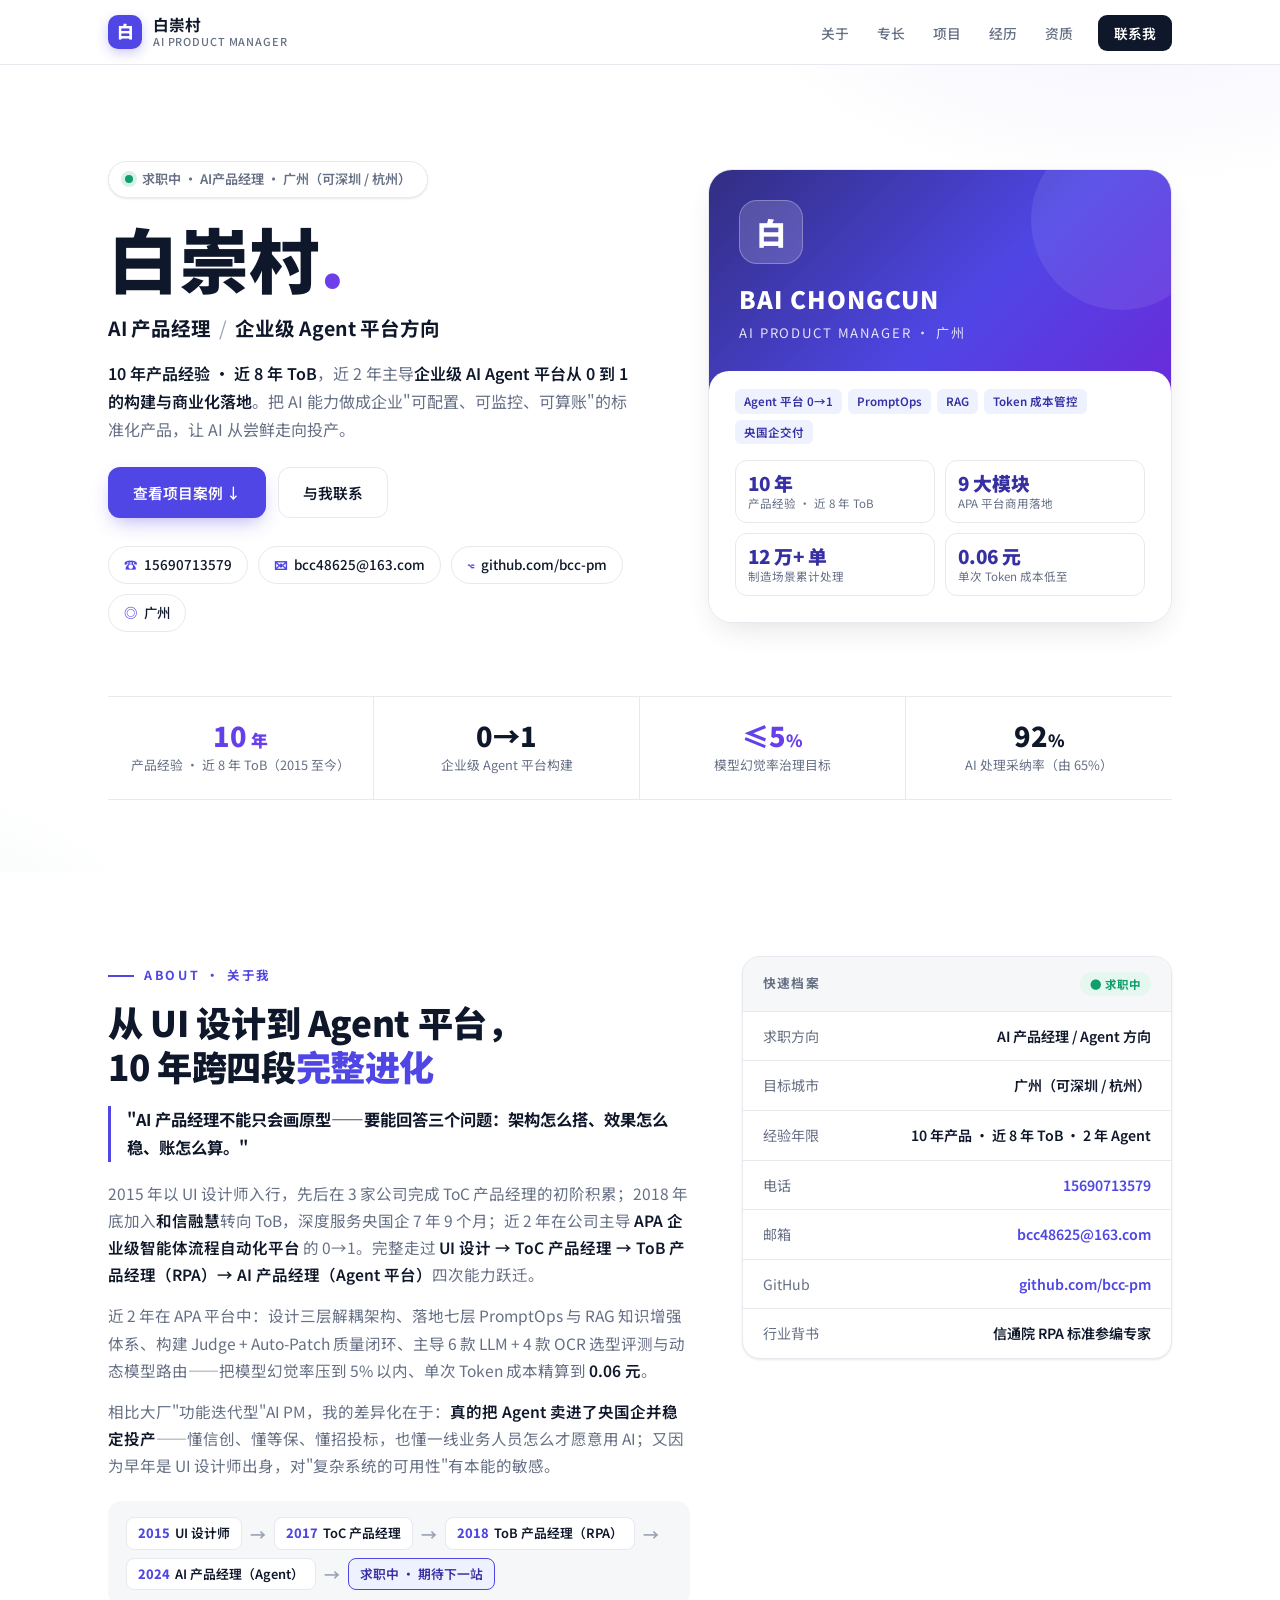
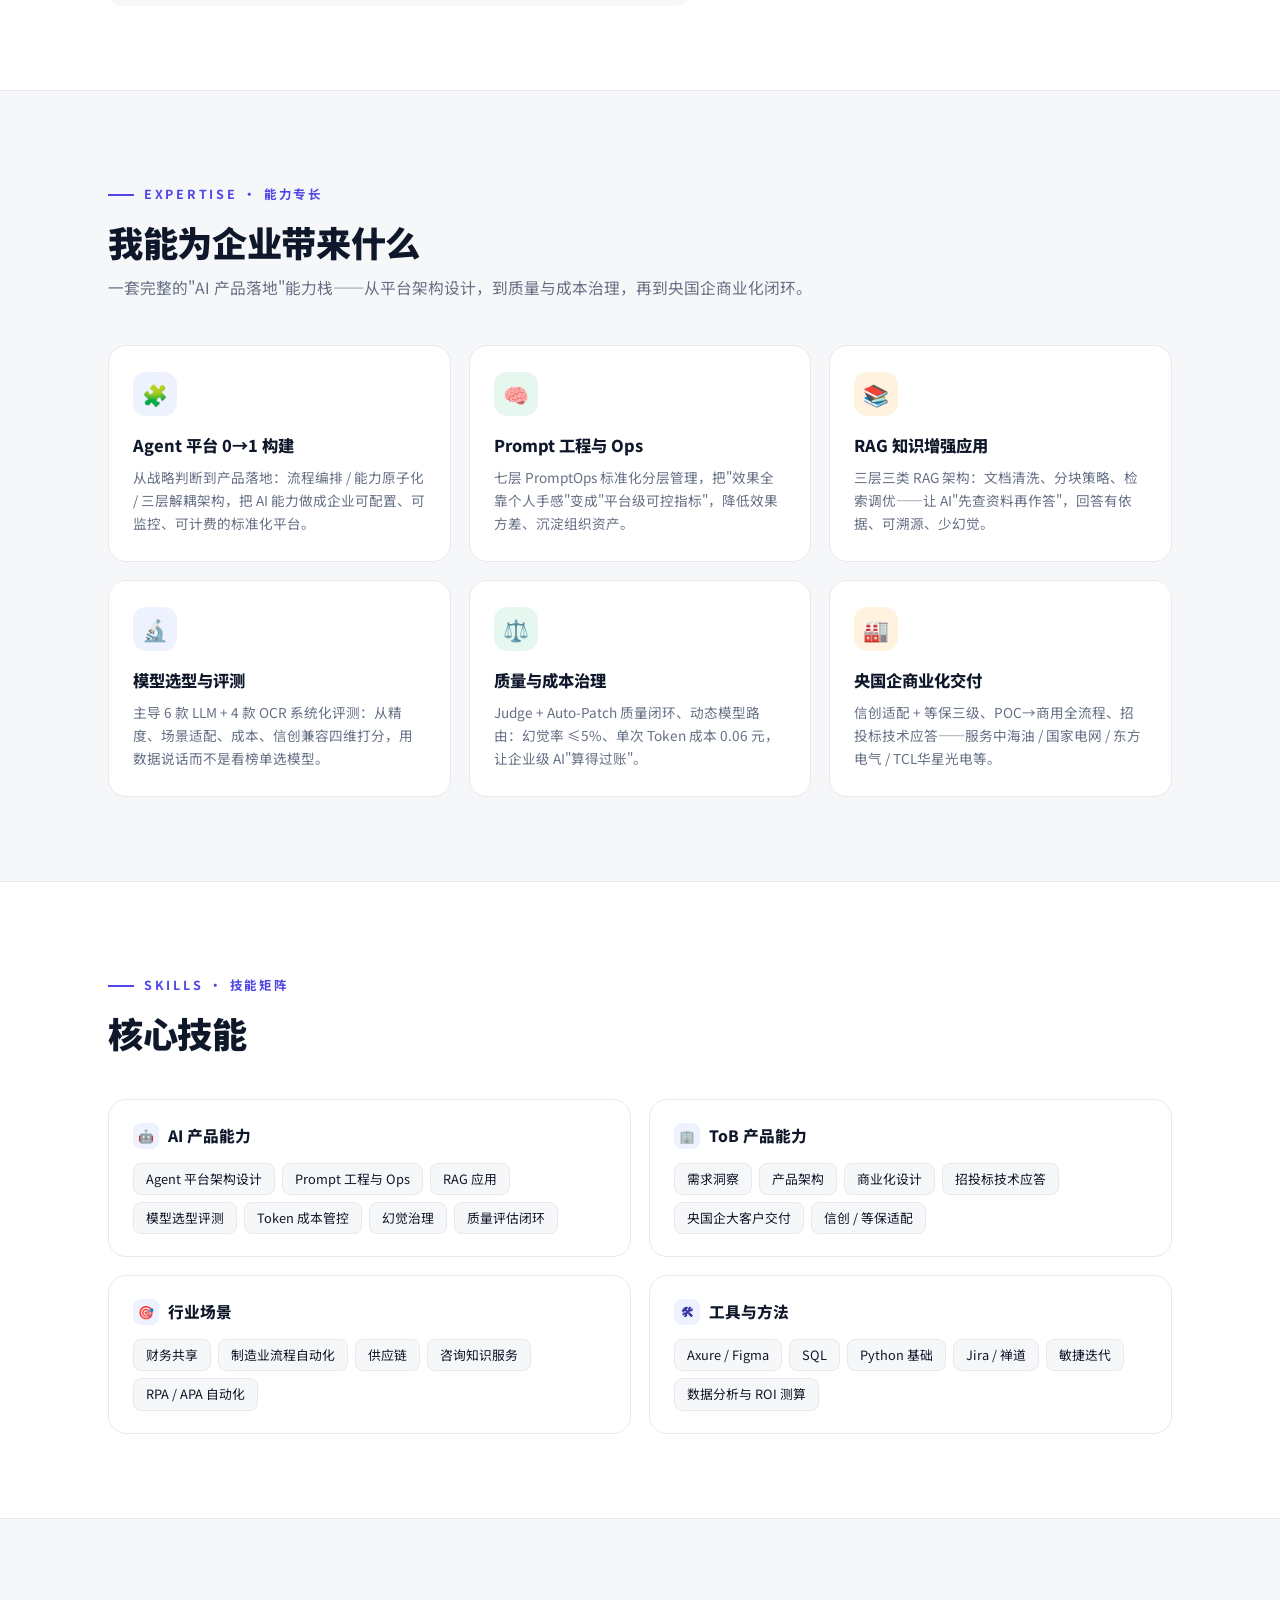
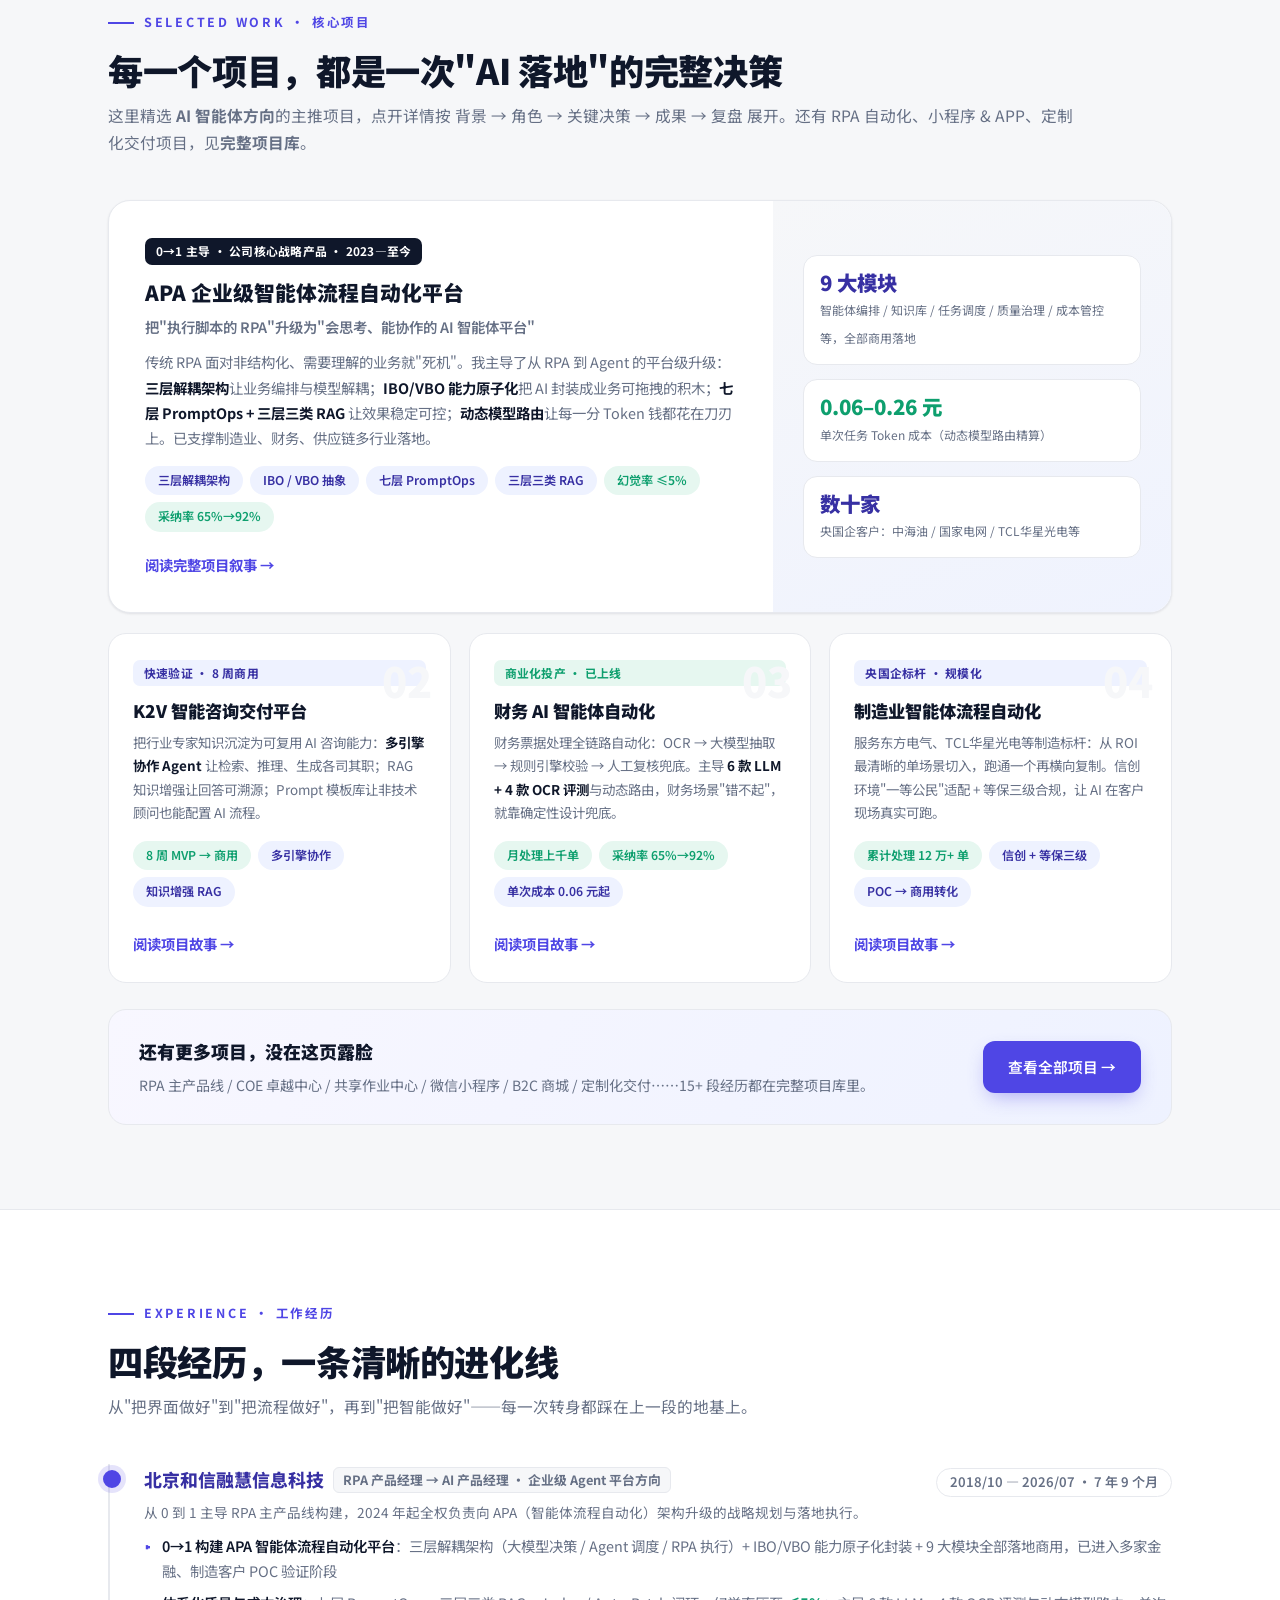
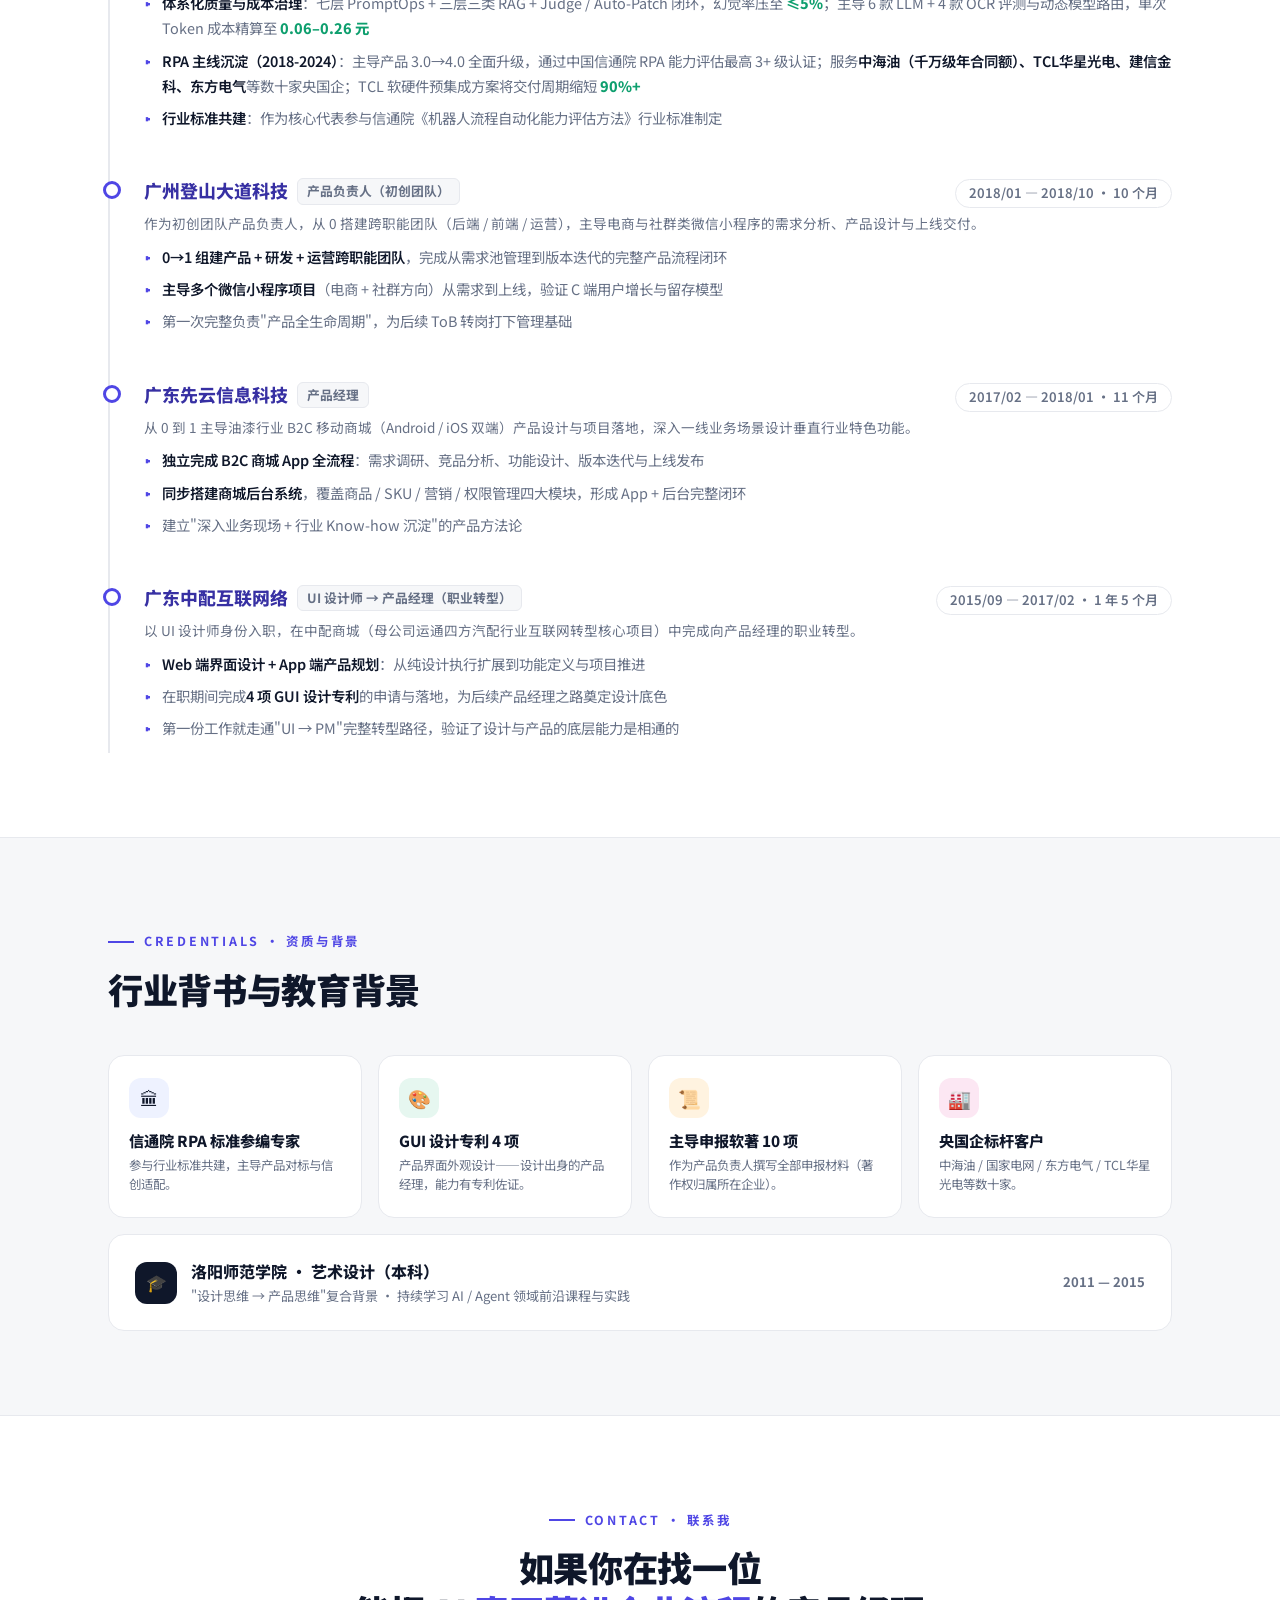
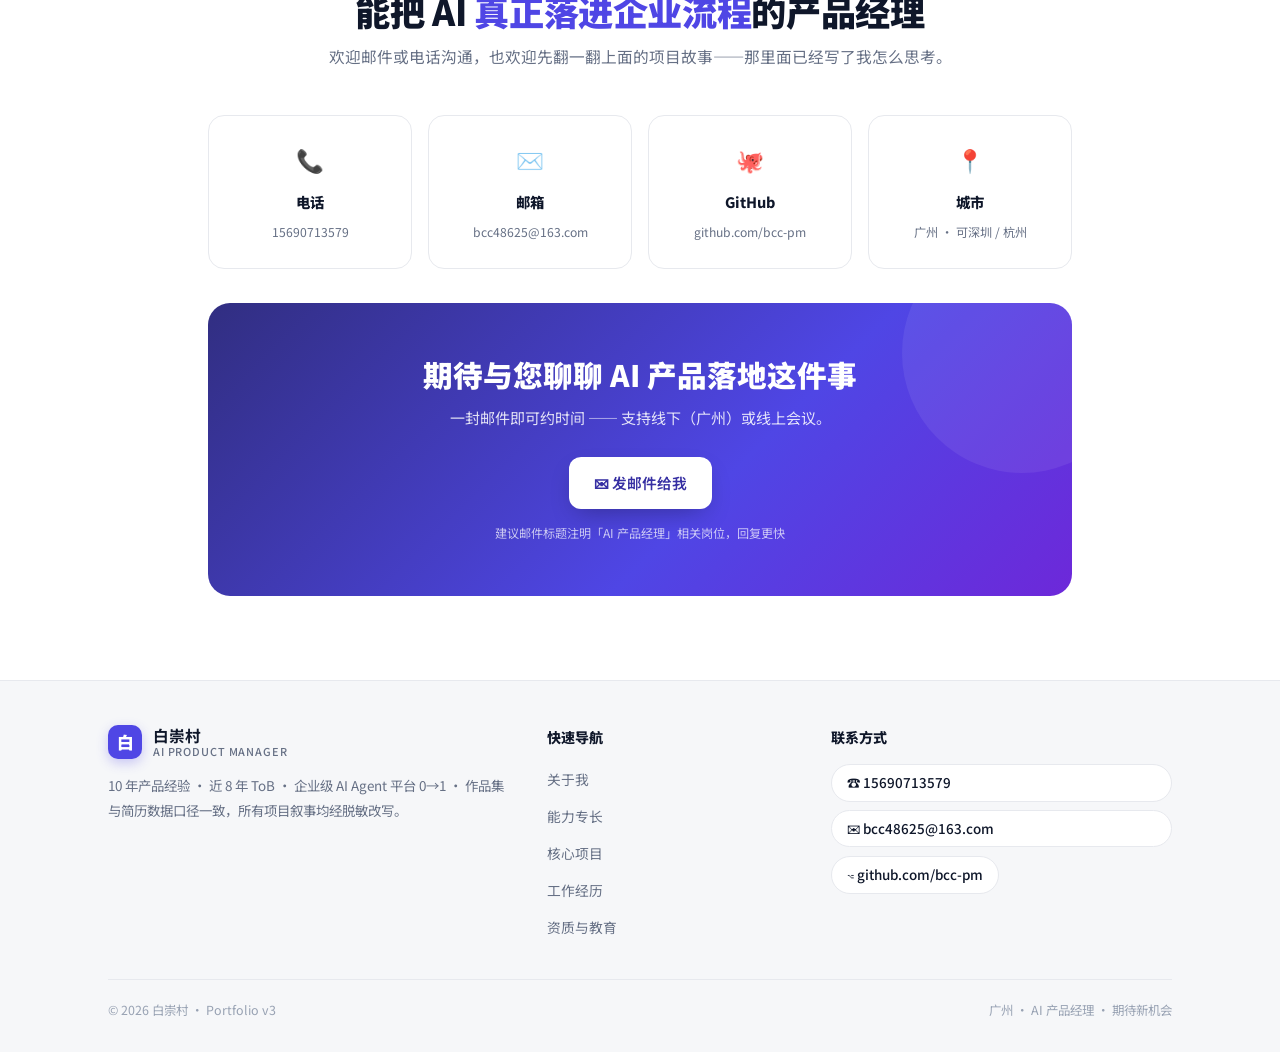
==== commit 165edc1b: "Add files via upload" ====
--- a/index.html
+++ b/index.html
@@ -214,7 +214,7 @@
     <div class="sec-head reveal">
       <div class="sec-eyebrow">Selected Work · 核心项目</div>
       <h2 class="sec-title">每一个项目，都是一次"AI 落地"的完整决策</h2>
-      <p class="sec-sub">项目按 背景 → 角色 → 关键决策 → 成果 → 复盘 展开。点开详情，看的不只是结果数字，更是我每一步为什么这么选。</p>
+      <p class="sec-sub">这里精选 <strong>AI 智能体方向</strong>的主推项目，点开详情按 背景 → 角色 → 关键决策 → 成果 → 复盘 展开。还有 RPA 自动化、小程序 &amp; APP、定制化交付项目，见<strong>完整项目库</strong>。</p>
     </div>
 
     <!-- 主推项目 · APA -->
@@ -281,6 +281,15 @@
         </div>
         <div class="foot link-more">阅读项目故事 →</div>
       </a>
+    </div>
+
+    <!-- 查看全部项目入口 -->
+    <div class="proj-allband reveal">
+      <div class="ab-txt">
+        <h4>还有更多项目，没在这页露脸</h4>
+        <p>RPA 主产品线 / COE 卓越中心 / 共享作业中心 / 微信小程序 / B2C 商城 / 定制化交付……15+ 段经历都在完整项目库里。</p>
+      </div>
+      <a class="btn btn-primary" href="projects.html" target="_blank" rel="noopener">查看全部项目 →</a>
     </div>
 
   </div>
--- a/style.css
+++ b/style.css
@@ -45,7 +45,7 @@
 /* ---------- 区块通用 ---------- */
 section{padding:84px 0;position:relative}
 section.alt{background:var(--bg-soft);border-top:1px solid var(--line);border-bottom:1px solid var(--line)}
-.sec-head{max-width:720px;margin-bottom:44px}
+.sec-head{max-width:980px;margin-bottom:44px}
 .sec-eyebrow{
   display:inline-flex;align-items:center;gap:10px;
   font-size:.78rem;font-weight:700;letter-spacing:.22em;text-transform:uppercase;
@@ -310,7 +310,7 @@
 @media(max-width:640px){.proj-grid{grid-template-columns:1fr}}
 
 /* ---------- Experience 时间线 ---------- */
-.tl{position:relative;padding-left:0;max-width:860px}
+.tl{position:relative;padding-left:0;max-width:1080px}
 .tl-item{position:relative;padding:0 0 38px 34px;border-left:2px solid var(--line)}
 .tl-item:last-child{padding-bottom:6px}
 .tl-item::before{
@@ -473,6 +473,36 @@
 
 /* 修复：入场后的 hover 位移优先级（需高于 .reveal.visible 的 transform:none） */
 .reveal.visible.proj-card:hover{transform:translateY(-5px)}
+/* 无详情链接的项目库卡片：保持静态，不位移 */
+.reveal.visible.proj-card.is-static:hover{transform:none;box-shadow:var(--shadow-sm);border-color:var(--line)}
+
+/* ---------- 项目库 tab 分类 ---------- */
+.tabbar{display:flex;flex-wrap:wrap;gap:10px;margin-bottom:28px}
+.tab{
+  border:1px solid var(--line);background:#fff;color:var(--mut);
+  font-size:.86rem;font-weight:600;padding:8px 18px;border-radius:50px;cursor:pointer;
+  transition:all .25s;font-family:inherit;
+}
+.tab:hover{border-color:var(--brand);color:var(--brand)}
+.tab.active{background:var(--brand);border-color:var(--brand);color:#fff;box-shadow:0 6px 16px -6px rgba(79,70,229,.5)}
+.tab .cnt{opacity:.65;font-weight:500;margin-left:4px}
+
+/* 项目库卡片增强 */
+.proj-card .p-cat{display:inline-block;font-size:.72rem;font-weight:700;color:var(--brand-deep);background:var(--brand-soft);border-radius:6px;padding:2px 9px;margin-bottom:10px;letter-spacing:.02em}
+.proj-card .p-cat.g{background:var(--green-soft);color:var(--green)}
+.proj-card.is-static{cursor:default}
+.proj-card .nostory{font-size:.79rem;color:var(--mut-2);font-style:italic}
+
+/* 首页「查看全部项目」入口 */
+.proj-allband{
+  margin-top:26px;padding:26px 30px;border-radius:18px;
+  background:linear-gradient(120deg,#f8f7ff,#eef2ff);
+  border:1px solid var(--line);
+  display:flex;align-items:center;justify-content:space-between;gap:22px;flex-wrap:wrap;
+}
+.proj-allband .ab-txt h4{font-size:1.12rem;font-weight:900;margin-bottom:6px}
+.proj-allband .ab-txt p{font-size:.88rem;color:var(--mut)}
+@media(max-width:640px){.proj-allband{flex-direction:column;align-items:flex-start}}
 .reveal.visible.svc-card:hover{transform:translateY(-4px)}
 .reveal.visible.cred-card:hover{transform:translateY(-3px)}
 .reveal.visible.contact-card:hover{transform:translateY(-4px)}
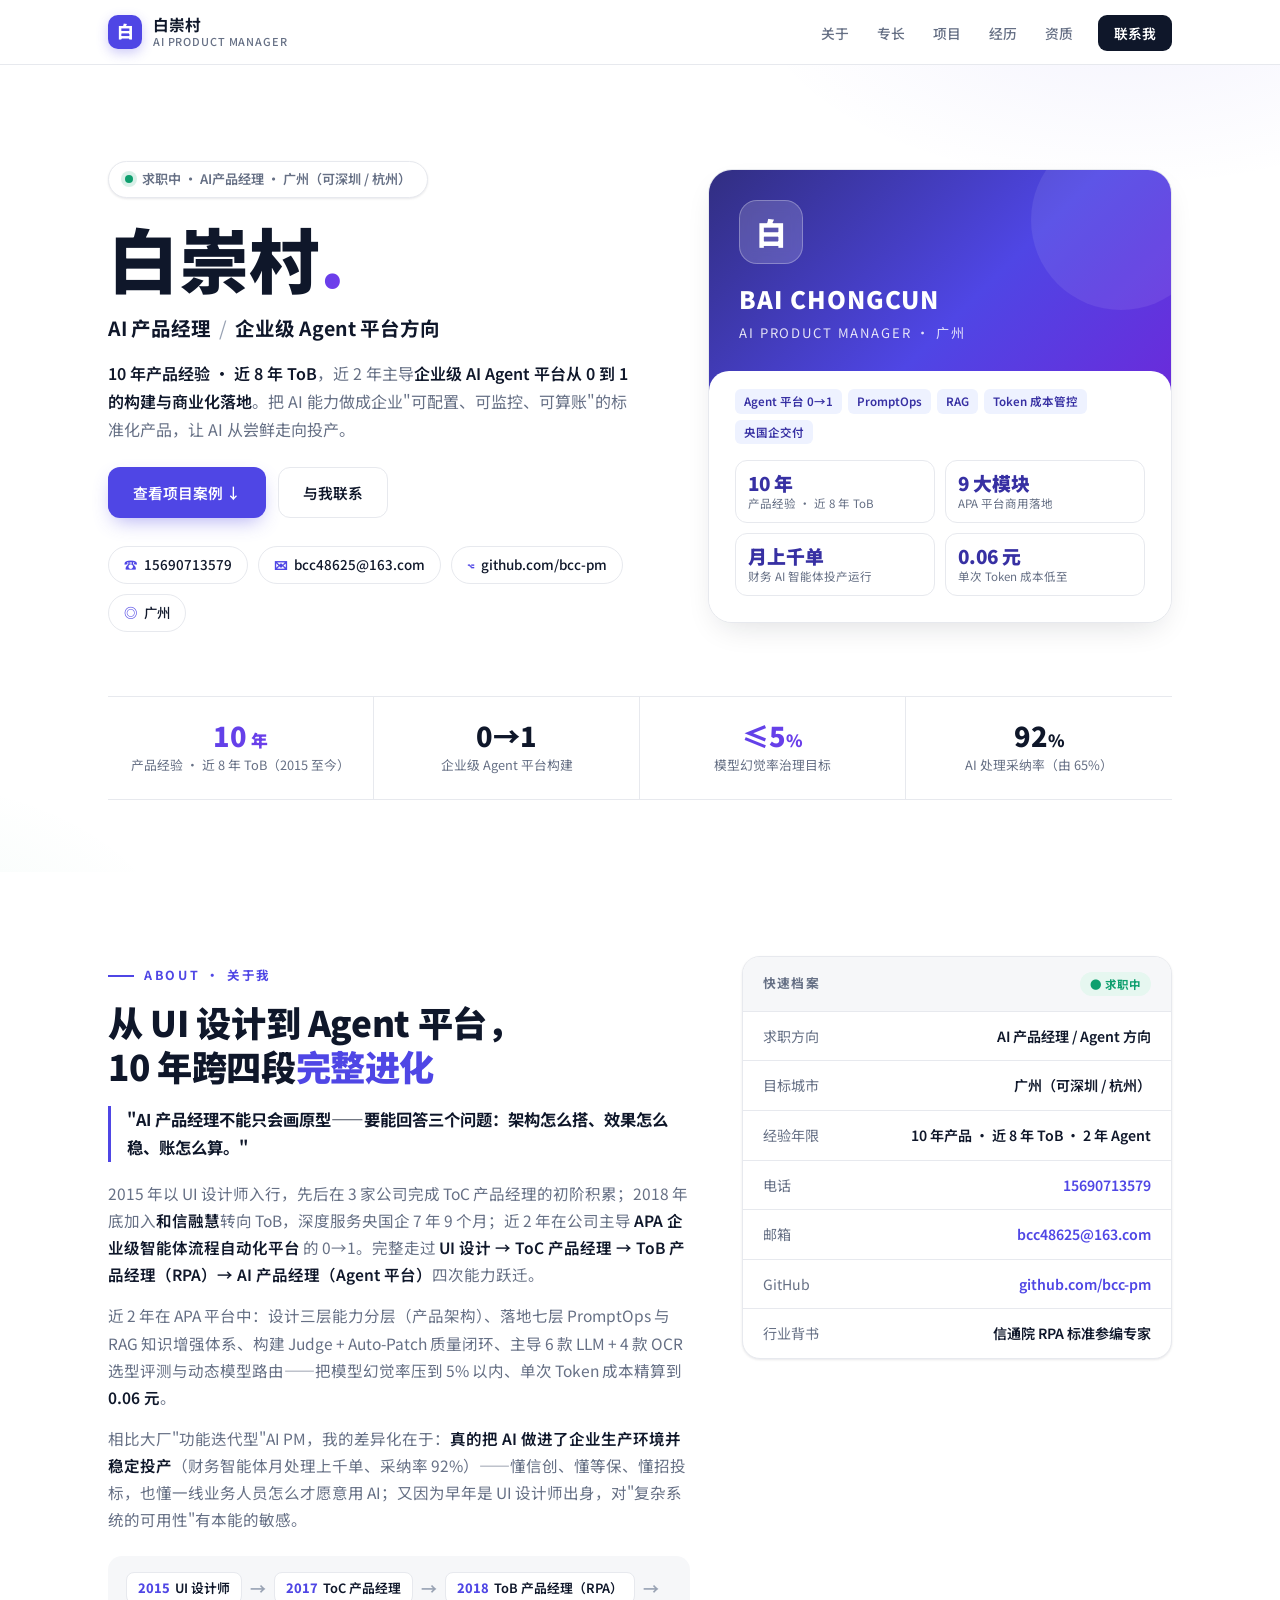
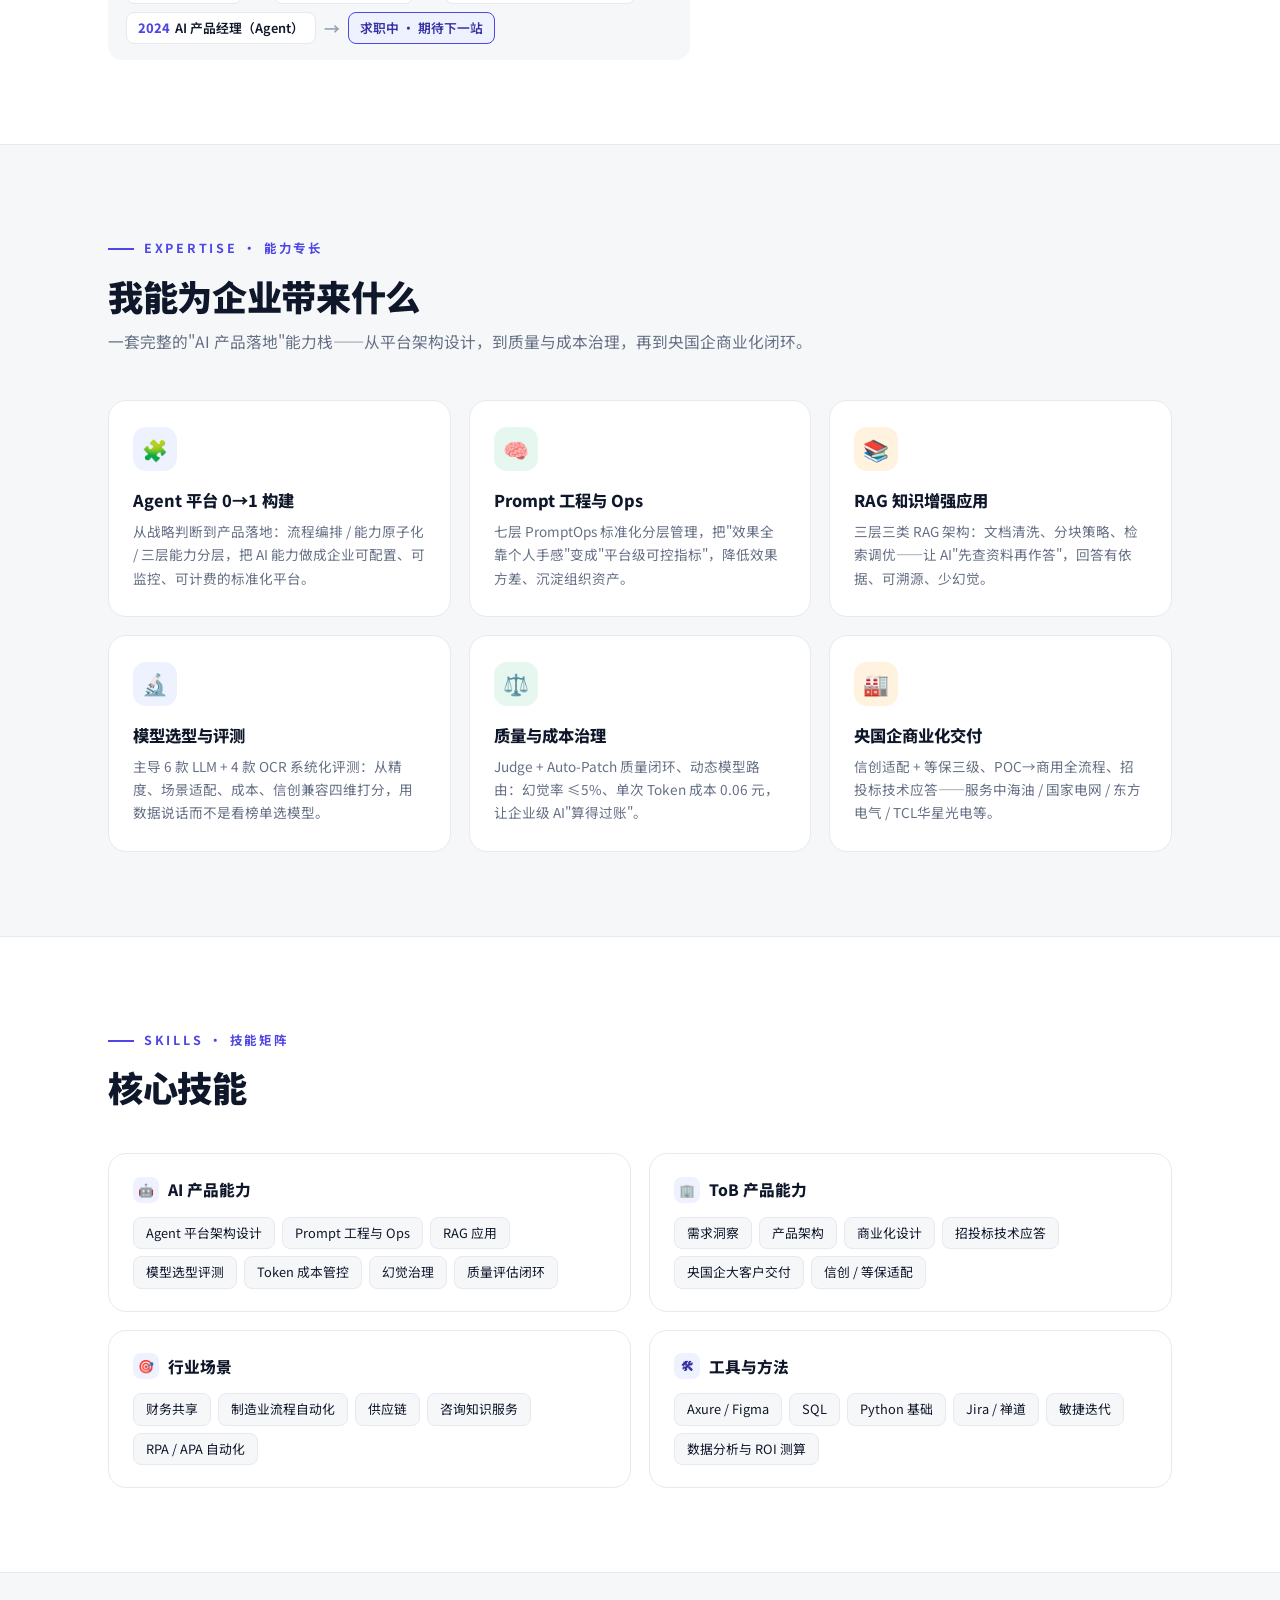
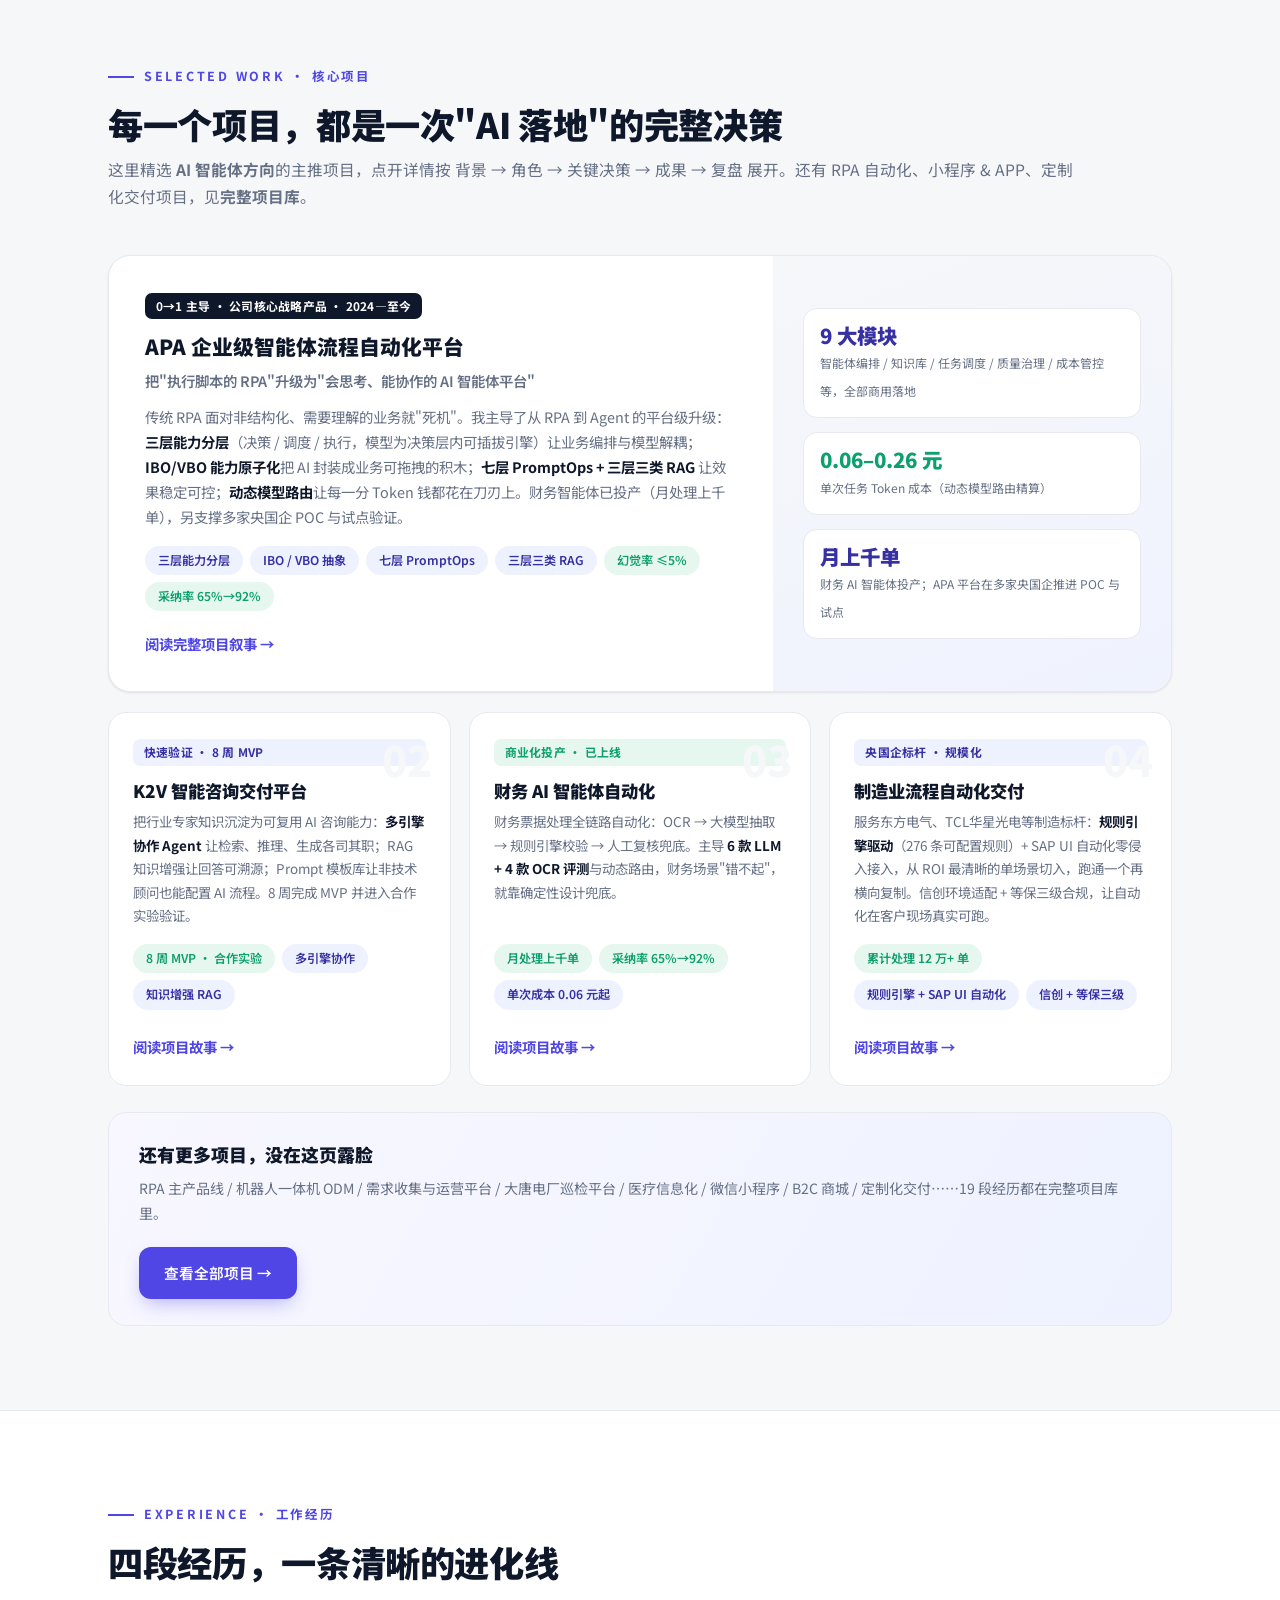
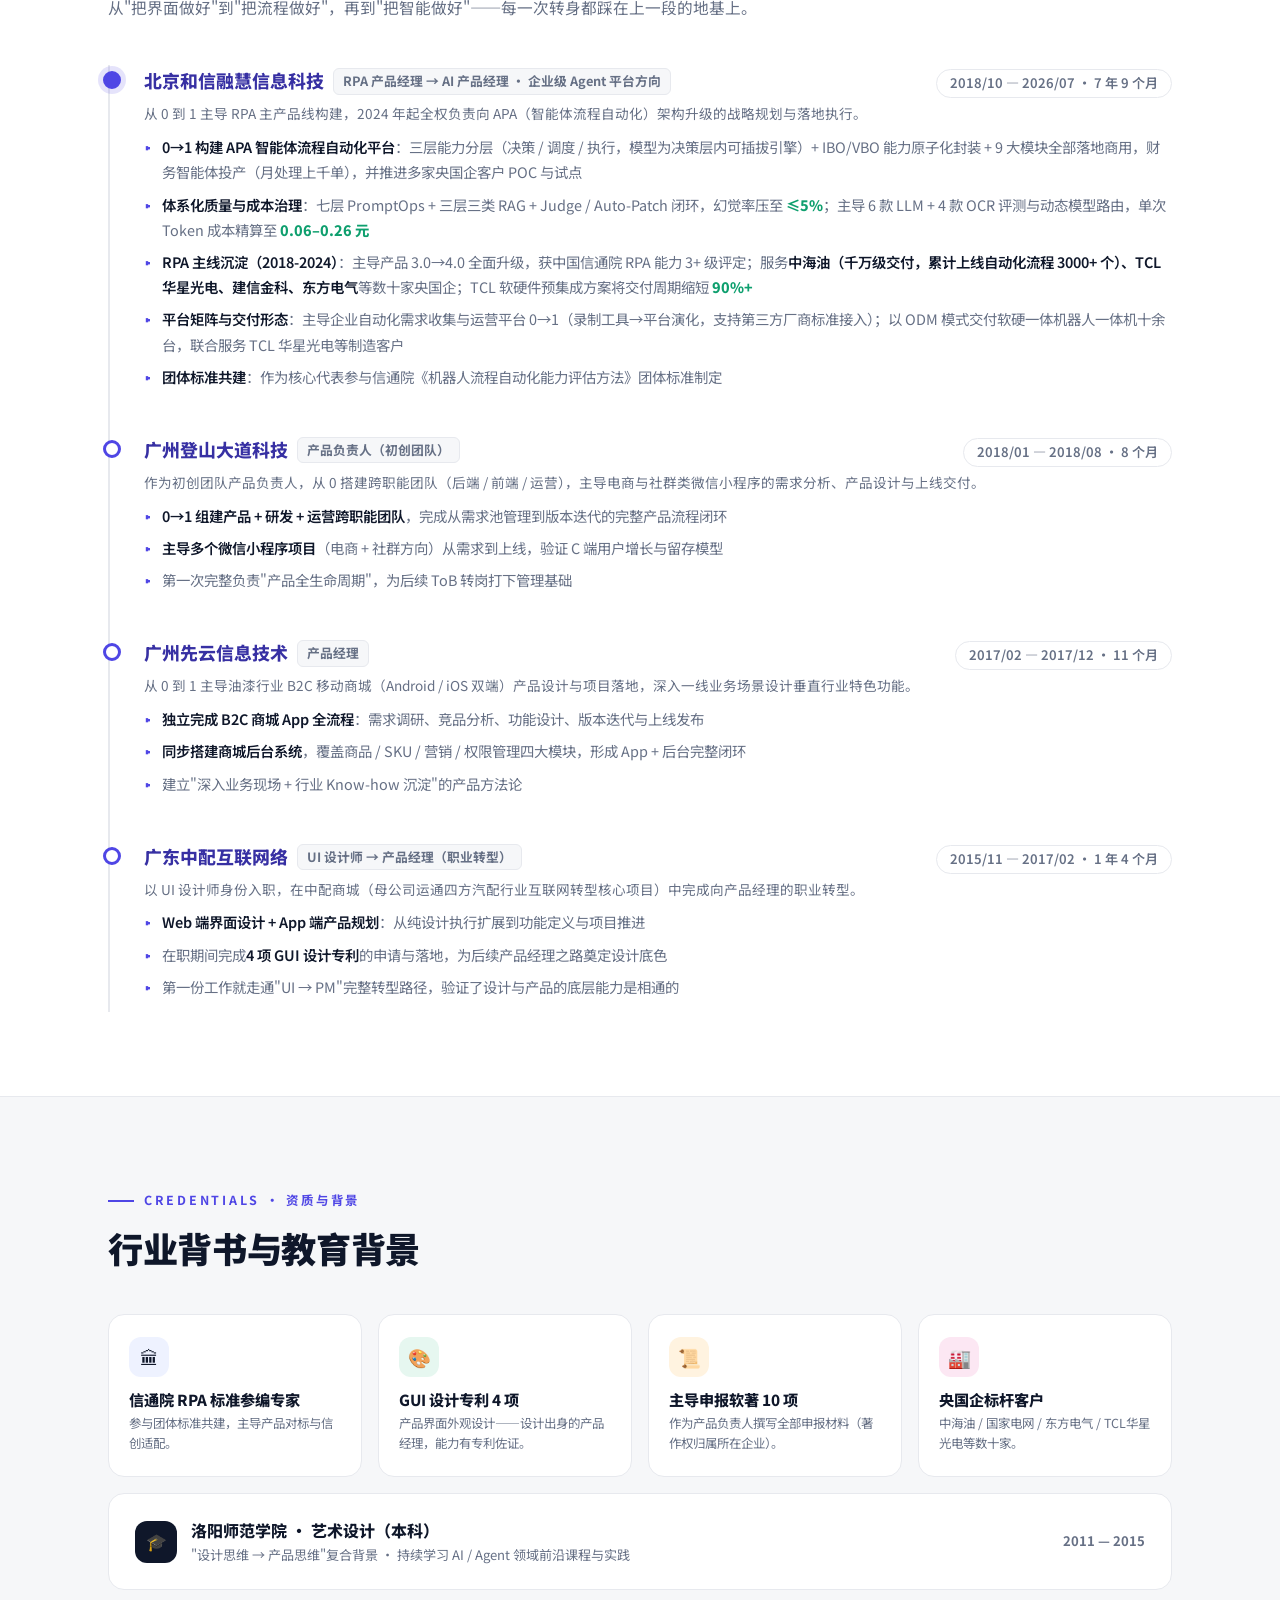
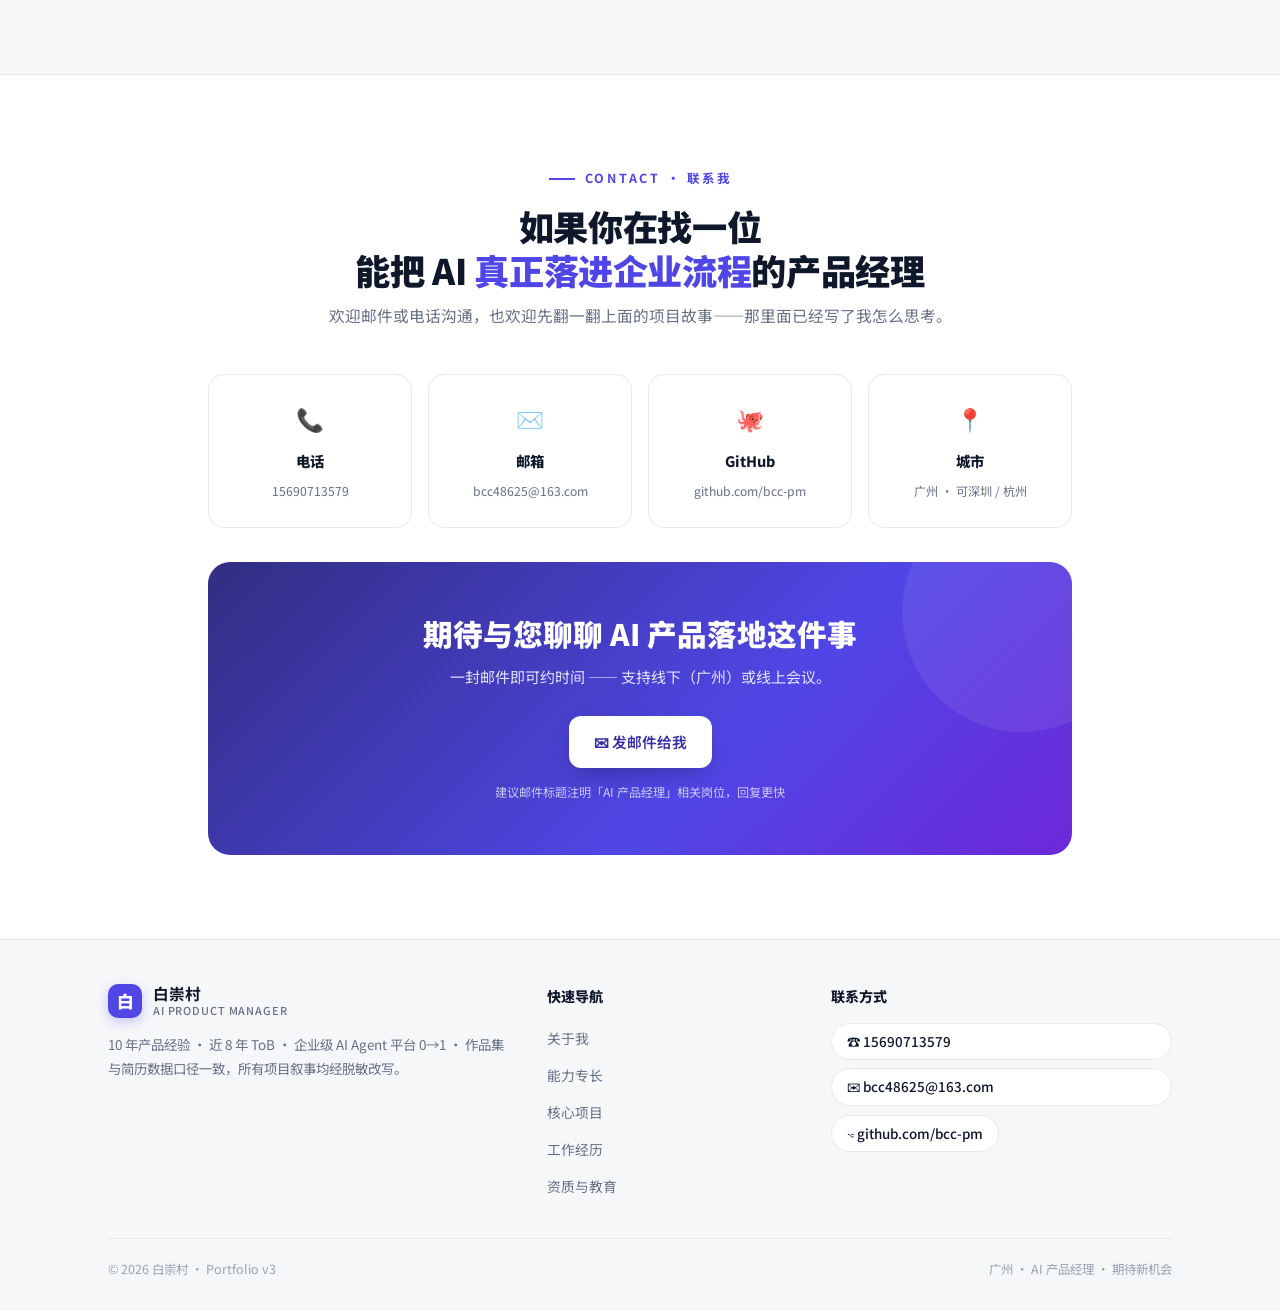
==== commit b92de206: "Add files via upload" ====
--- a/index.html
+++ b/index.html
@@ -69,7 +69,7 @@
             <div class="idcard-stats">
               <div class="idcard-stat"><b>10 年</b><span>产品经验 · 近 8 年 ToB</span></div>
               <div class="idcard-stat"><b>9 大模块</b><span>APA 平台商用落地</span></div>
-              <div class="idcard-stat"><b>12 万+ 单</b><span>制造场景累计处理</span></div>
+              <div class="idcard-stat"><b>月上千单</b><span>财务 AI 智能体投产运行</span></div>
               <div class="idcard-stat"><b>0.06 元</b><span>单次 Token 成本低至</span></div>
             </div>
           </div>
@@ -98,8 +98,8 @@
         <h2 class="sec-title">从 UI 设计到 Agent 平台，<br>10 年跨四段<em>完整进化</em></h2>
         <div class="hl-line">"AI 产品经理不能只会画原型——要能回答三个问题：架构怎么搭、效果怎么稳、账怎么算。"</div>
         <p>2015 年以 UI 设计师入行，先后在 3 家公司完成 ToC 产品经理的初阶积累；2018 年底加入<strong>和信融慧</strong>转向 ToB，深度服务央国企 7 年 9 个月；近 2 年在公司主导 <strong>APA 企业级智能体流程自动化平台</strong> 的 0→1。完整走过 <strong>UI 设计 → ToC 产品经理 → ToB 产品经理（RPA）→ AI 产品经理（Agent 平台）</strong>四次能力跃迁。</p>
-        <p>近 2 年在 APA 平台中：设计三层解耦架构、落地七层 PromptOps 与 RAG 知识增强体系、构建 Judge + Auto-Patch 质量闭环、主导 6 款 LLM + 4 款 OCR 选型评测与动态模型路由——把模型幻觉率压到 5% 以内、单次 Token 成本精算到 <strong>0.06 元</strong>。</p>
-        <p>相比大厂"功能迭代型"AI PM，我的差异化在于：<strong>真的把 Agent 卖进了央国企并稳定投产</strong>——懂信创、懂等保、懂招投标，也懂一线业务人员怎么才愿意用 AI；又因为早年是 UI 设计师出身，对"复杂系统的可用性"有本能的敏感。</p>
+        <p>近 2 年在 APA 平台中：设计三层能力分层（产品架构）、落地七层 PromptOps 与 RAG 知识增强体系、构建 Judge + Auto-Patch 质量闭环、主导 6 款 LLM + 4 款 OCR 选型评测与动态模型路由——把模型幻觉率压到 5% 以内、单次 Token 成本精算到 <strong>0.06 元</strong>。</p>
+        <p>相比大厂"功能迭代型"AI PM，我的差异化在于：<strong>真的把 AI 做进了企业生产环境并稳定投产</strong>（财务智能体月处理上千单、采纳率 92%）——懂信创、懂等保、懂招投标，也懂一线业务人员怎么才愿意用 AI；又因为早年是 UI 设计师出身，对"复杂系统的可用性"有本能的敏感。</p>
         <div class="path-strip">
           <span class="path-step"><span class="yr">2015</span>UI 设计师</span><span class="path-arrow">→</span>
           <span class="path-step"><span class="yr">2017</span>ToC 产品经理</span><span class="path-arrow">→</span>
@@ -137,7 +137,7 @@
       <div class="svc-card reveal">
         <div class="svc-ic">🧩</div>
         <h3>Agent 平台 0→1 构建</h3>
-        <p>从战略判断到产品落地：流程编排 / 能力原子化 / 三层解耦架构，把 AI 能力做成企业可配置、可监控、可计费的标准化平台。</p>
+        <p>从战略判断到产品落地：流程编排 / 能力原子化 / 三层能力分层，把 AI 能力做成企业可配置、可监控、可计费的标准化平台。</p>
       </div>
       <div class="svc-card reveal reveal-d1">
         <div class="svc-ic">🧠</div>
@@ -220,12 +220,12 @@
     <!-- 主推项目 · APA -->
     <article class="proj-feature reveal">
       <div class="pf-main">
-        <span class="pill-tag hot">0→1 主导 · 公司核心战略产品 · 2023—至今</span>
+        <span class="pill-tag hot">0→1 主导 · 公司核心战略产品 · 2024—至今</span>
         <h3>APA 企业级智能体流程自动化平台</h3>
         <p class="p-sub">把"执行脚本的 RPA"升级为"会思考、能协作的 AI 智能体平台"</p>
-        <p class="p-desc">传统 RPA 面对非结构化、需要理解的业务就"死机"。我主导了从 RPA 到 Agent 的平台级升级：<strong>三层解耦架构</strong>让业务编排与模型解耦；<strong>IBO/VBO 能力原子化</strong>把 AI 封装成业务可拖拽的积木；<strong>七层 PromptOps + 三层三类 RAG</strong> 让效果稳定可控；<strong>动态模型路由</strong>让每一分 Token 钱都花在刀刃上。已支撑制造业、财务、供应链多行业落地。</p>
+        <p class="p-desc">传统 RPA 面对非结构化、需要理解的业务就"死机"。我主导了从 RPA 到 Agent 的平台级升级：<strong>三层能力分层</strong>（决策 / 调度 / 执行，模型为决策层内可插拔引擎）让业务编排与模型解耦；<strong>IBO/VBO 能力原子化</strong>把 AI 封装成业务可拖拽的积木；<strong>七层 PromptOps + 三层三类 RAG</strong> 让效果稳定可控；<strong>动态模型路由</strong>让每一分 Token 钱都花在刀刃上。财务智能体已投产（月处理上千单），另支撑多家央国企 POC 与试点验证。</p>
         <div class="pills">
-          <span class="pill b">三层解耦架构</span>
+          <span class="pill b">三层能力分层</span>
           <span class="pill b">IBO / VBO 抽象</span>
           <span class="pill b">七层 PromptOps</span>
           <span class="pill b">三层三类 RAG</span>
@@ -237,7 +237,7 @@
       <div class="pf-side">
         <div class="metric"><b>9 大模块</b><span>智能体编排 / 知识库 / 任务调度 / 质量治理 / 成本管控等，全部商用落地</span></div>
         <div class="metric green"><b>0.06–0.26 元</b><span>单次任务 Token 成本（动态模型路由精算）</span></div>
-        <div class="metric"><b>数十家</b><span>央国企客户：中海油 / 国家电网 / TCL华星光电等</span></div>
+        <div class="metric"><b>月上千单</b><span>财务 AI 智能体投产；APA 平台在多家央国企推进 POC 与试点</span></div>
       </div>
     </article>
 
@@ -245,11 +245,11 @@
     <div class="proj-grid">
       <a class="proj-card reveal" href="k2v-delivery-platform.html">
         <span class="proj-num">02</span>
-        <span class="pill-tag">快速验证 · 8 周商用</span>
+        <span class="pill-tag">快速验证 · 8 周 MVP</span>
         <h3>K2V 智能咨询交付平台</h3>
-        <p class="p-desc">把行业专家知识沉淀为可复用 AI 咨询能力：<strong>多引擎协作 Agent</strong> 让检索、推理、生成各司其职；RAG 知识增强让回答可溯源；Prompt 模板库让非技术顾问也能配置 AI 流程。</p>
+        <p class="p-desc">把行业专家知识沉淀为可复用 AI 咨询能力：<strong>多引擎协作 Agent</strong> 让检索、推理、生成各司其职；RAG 知识增强让回答可溯源；Prompt 模板库让非技术顾问也能配置 AI 流程。8 周完成 MVP 并进入合作实验验证。</p>
         <div class="pills">
-          <span class="pill g">8 周 MVP → 商用</span>
+          <span class="pill g">8 周 MVP · 合作实验</span>
           <span class="pill b">多引擎协作</span>
           <span class="pill b">知识增强 RAG</span>
         </div>
@@ -272,12 +272,12 @@
       <a class="proj-card reveal reveal-d2" href="manufacturing-ai-agent.html">
         <span class="proj-num">04</span>
         <span class="pill-tag">央国企标杆 · 规模化</span>
-        <h3>制造业智能体流程自动化</h3>
-        <p class="p-desc">服务东方电气、TCL华星光电等制造标杆：从 ROI 最清晰的单场景切入，跑通一个再横向复制。信创环境"一等公民"适配 + 等保三级合规，让 AI 在客户现场真实可跑。</p>
+        <h3>制造业流程自动化交付</h3>
+        <p class="p-desc">服务东方电气、TCL华星光电等制造标杆：<strong>规则引擎驱动</strong>（276 条可配置规则）+ SAP UI 自动化零侵入接入，从 ROI 最清晰的单场景切入，跑通一个再横向复制。信创环境适配 + 等保三级合规，让自动化在客户现场真实可跑。</p>
         <div class="pills">
           <span class="pill g">累计处理 12 万+ 单</span>
+          <span class="pill b">规则引擎 + SAP UI 自动化</span>
           <span class="pill b">信创 + 等保三级</span>
-          <span class="pill b">POC → 商用转化</span>
         </div>
         <div class="foot link-more">阅读项目故事 →</div>
       </a>
@@ -287,7 +287,7 @@
     <div class="proj-allband reveal">
       <div class="ab-txt">
         <h4>还有更多项目，没在这页露脸</h4>
-        <p>RPA 主产品线 / COE 卓越中心 / 共享作业中心 / 微信小程序 / B2C 商城 / 定制化交付……15+ 段经历都在完整项目库里。</p>
+        <p>RPA 主产品线 / 机器人一体机 ODM / 需求收集与运营平台 / 大唐电厂巡检平台 / 医疗信息化 / 微信小程序 / B2C 商城 / 定制化交付……19 段经历都在完整项目库里。</p>
       </div>
       <a class="btn btn-primary" href="projects.html" target="_blank" rel="noopener">查看全部项目 →</a>
     </div>
@@ -313,18 +313,19 @@
         </div>
         <p class="tl-desc">从 0 到 1 主导 RPA 主产品线构建，2024 年起全权负责向 APA（智能体流程自动化）架构升级的战略规划与落地执行。</p>
         <ul>
-          <li><strong>0→1 构建 APA 智能体流程自动化平台</strong>：三层解耦架构（大模型决策 / Agent 调度 / RPA 执行）+ IBO/VBO 能力原子化封装 + 9 大模块全部落地商用，已进入多家金融、制造客户 POC 验证阶段</li>
+          <li><strong>0→1 构建 APA 智能体流程自动化平台</strong>：三层能力分层（决策 / 调度 / 执行，模型为决策层内可插拔引擎）+ IBO/VBO 能力原子化封装 + 9 大模块全部落地商用，财务智能体投产（月处理上千单），并推进多家央国企客户 POC 与试点</li>
           <li><strong>体系化质量与成本治理</strong>：七层 PromptOps + 三层三类 RAG + Judge / Auto-Patch 闭环，幻觉率压至 <b class="d">≤5%</b>；主导 6 款 LLM + 4 款 OCR 评测与动态模型路由，单次 Token 成本精算至 <b class="d">0.06–0.26 元</b></li>
-          <li><strong>RPA 主线沉淀（2018-2024）</strong>：主导产品 3.0→4.0 全面升级，通过中国信通院 RPA 能力评估最高 3+ 级认证；服务<strong>中海油（千万级年合同额）、TCL华星光电、建信金科、东方电气</strong>等数十家央国企；TCL 软硬件预集成方案将交付周期缩短 <b class="d">90%+</b></li>
-          <li><strong>行业标准共建</strong>：作为核心代表参与信通院《机器人流程自动化能力评估方法》行业标准制定</li>
+          <li><strong>RPA 主线沉淀（2018-2024）</strong>：主导产品 3.0→4.0 全面升级，获中国信通院 RPA 能力 3+ 级评定；服务<strong>中海油（千万级交付，累计上线自动化流程 3000+ 个）、TCL华星光电、建信金科、东方电气</strong>等数十家央国企；TCL 软硬件预集成方案将交付周期缩短 <b class="d">90%+</b></li>
+          <li><strong>平台矩阵与交付形态</strong>：主导企业自动化需求收集与运营平台 0→1（录制工具→平台演化，支持第三方厂商标准接入）；以 ODM 模式交付软硬一体机器人一体机十余台，联合服务 TCL 华星光电等制造客户</li>
+          <li><strong>团体标准共建</strong>：作为核心代表参与信通院《机器人流程自动化能力评估方法》团体标准制定</li>
         </ul>
       </div>
 
-      <!-- 第二段：登山大道 2018/01 - 2018/10 -->
+      <!-- 第二段：登山大道 2018/01 - 2018/08 -->
       <div class="tl-item reveal">
         <div class="tl-head">
           <h3><span class="co">广州登山大道科技</span><span class="role">产品负责人（初创团队）</span></h3>
-          <span class="tl-date">2018/01 — 2018/10 · 10 个月</span>
+          <span class="tl-date">2018/01 — 2018/08 · 8 个月</span>
         </div>
         <p class="tl-desc">作为初创团队产品负责人，从 0 搭建跨职能团队（后端 / 前端 / 运营），主导电商与社群类微信小程序的需求分析、产品设计与上线交付。</p>
         <ul>
@@ -337,8 +338,8 @@
       <!-- 第三段：先云 2017/02 - 2018/01 -->
       <div class="tl-item reveal">
         <div class="tl-head">
-          <h3><span class="co">广东先云信息科技</span><span class="role">产品经理</span></h3>
-          <span class="tl-date">2017/02 — 2018/01 · 11 个月</span>
+          <h3><span class="co">广州先云信息技术</span><span class="role">产品经理</span></h3>
+          <span class="tl-date">2017/02 — 2017/12 · 11 个月</span>
         </div>
         <p class="tl-desc">从 0 到 1 主导油漆行业 B2C 移动商城（Android / iOS 双端）产品设计与项目落地，深入一线业务场景设计垂直行业特色功能。</p>
         <ul>
@@ -348,11 +349,11 @@
         </ul>
       </div>
 
-      <!-- 第四段：中配 2015/09 - 2017/02 转型期 -->
+      <!-- 第四段：中配 2015/11 - 2017/02 转型期 -->
       <div class="tl-item reveal">
         <div class="tl-head">
           <h3><span class="co">广东中配互联网络</span><span class="role">UI 设计师 → 产品经理（职业转型）</span></h3>
-          <span class="tl-date">2015/09 — 2017/02 · 1 年 5 个月</span>
+          <span class="tl-date">2015/11 — 2017/02 · 1 年 4 个月</span>
         </div>
         <p class="tl-desc">以 UI 设计师身份入职，在中配商城（母公司运通四方汽配行业互联网转型核心项目）中完成向产品经理的职业转型。</p>
         <ul>
@@ -377,7 +378,7 @@
       <div class="cred-card reveal">
         <div class="cred-ic">🏛</div>
         <h3>信通院 RPA 标准参编专家</h3>
-        <p>参与行业标准共建，主导产品对标与信创适配。</p>
+        <p>参与团体标准共建，主导产品对标与信创适配。</p>
       </div>
       <div class="cred-card reveal reveal-d1">
         <div class="cred-ic">🎨</div>
